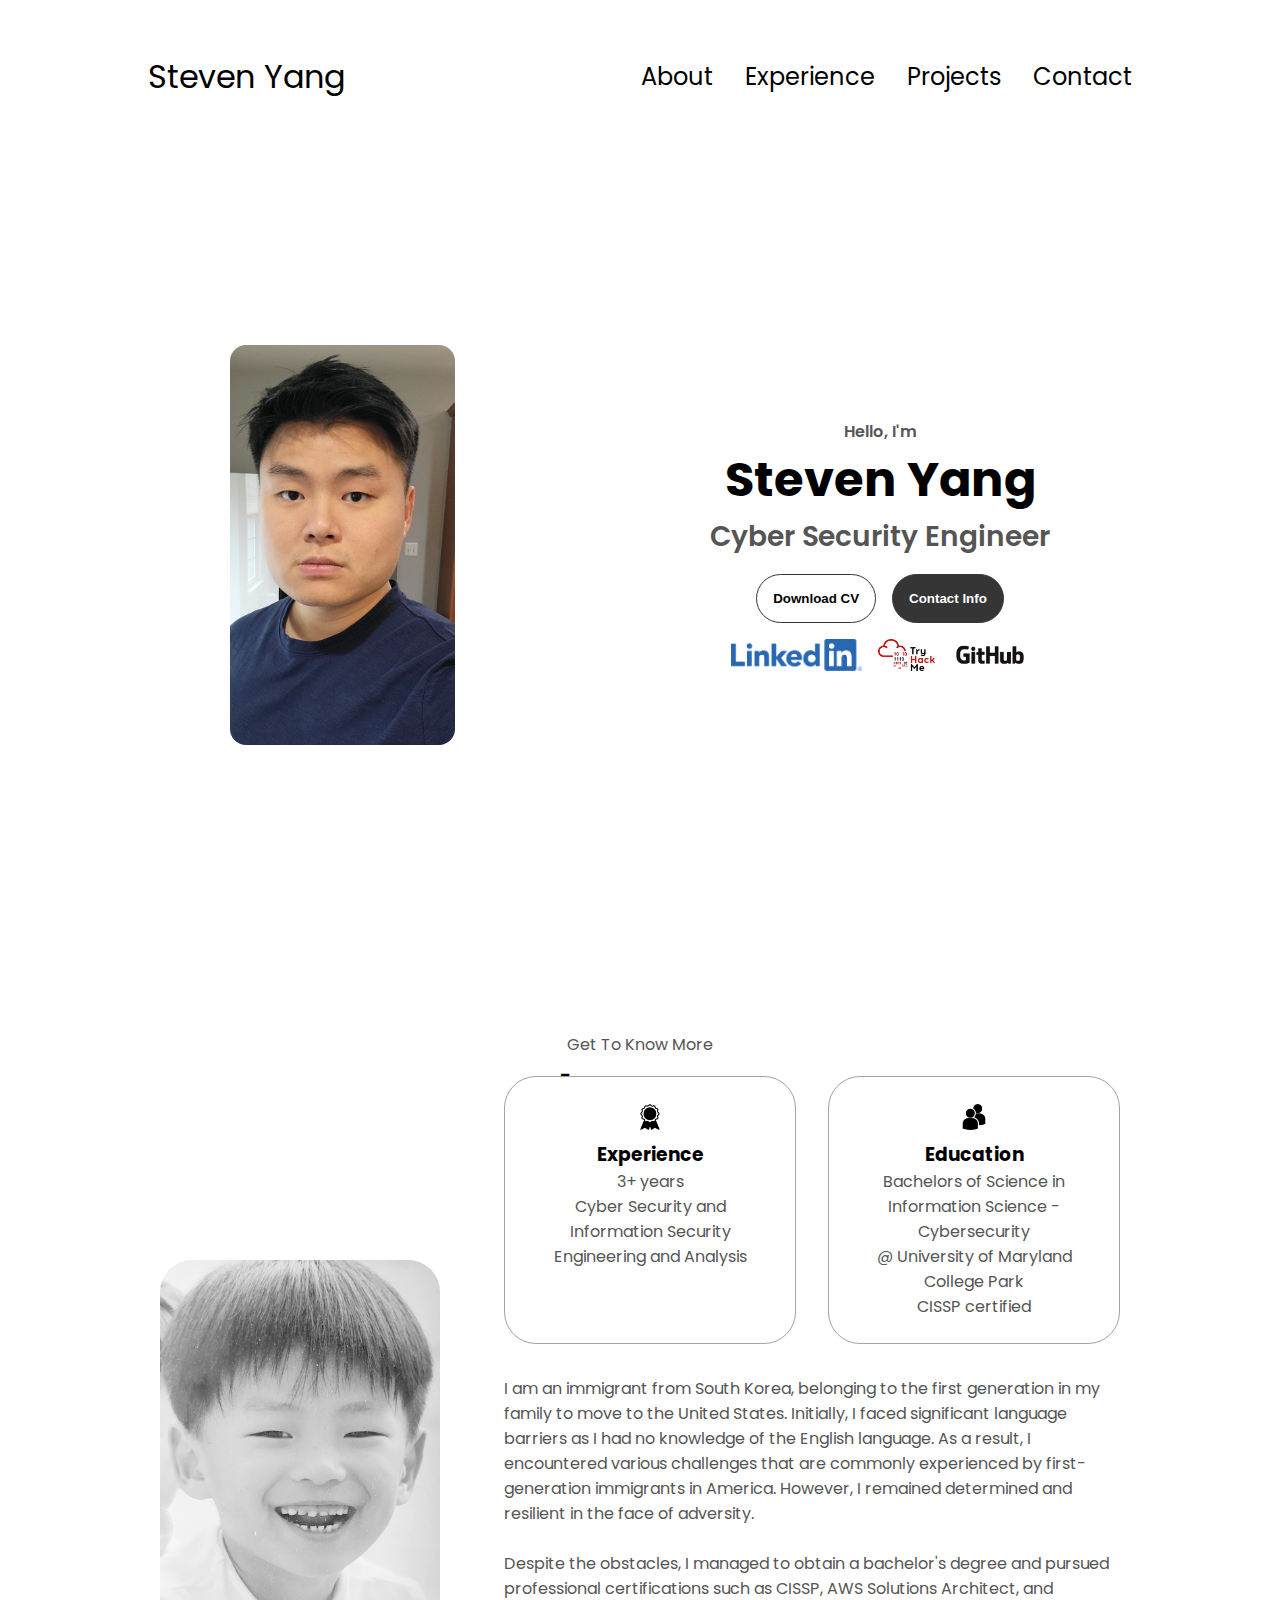
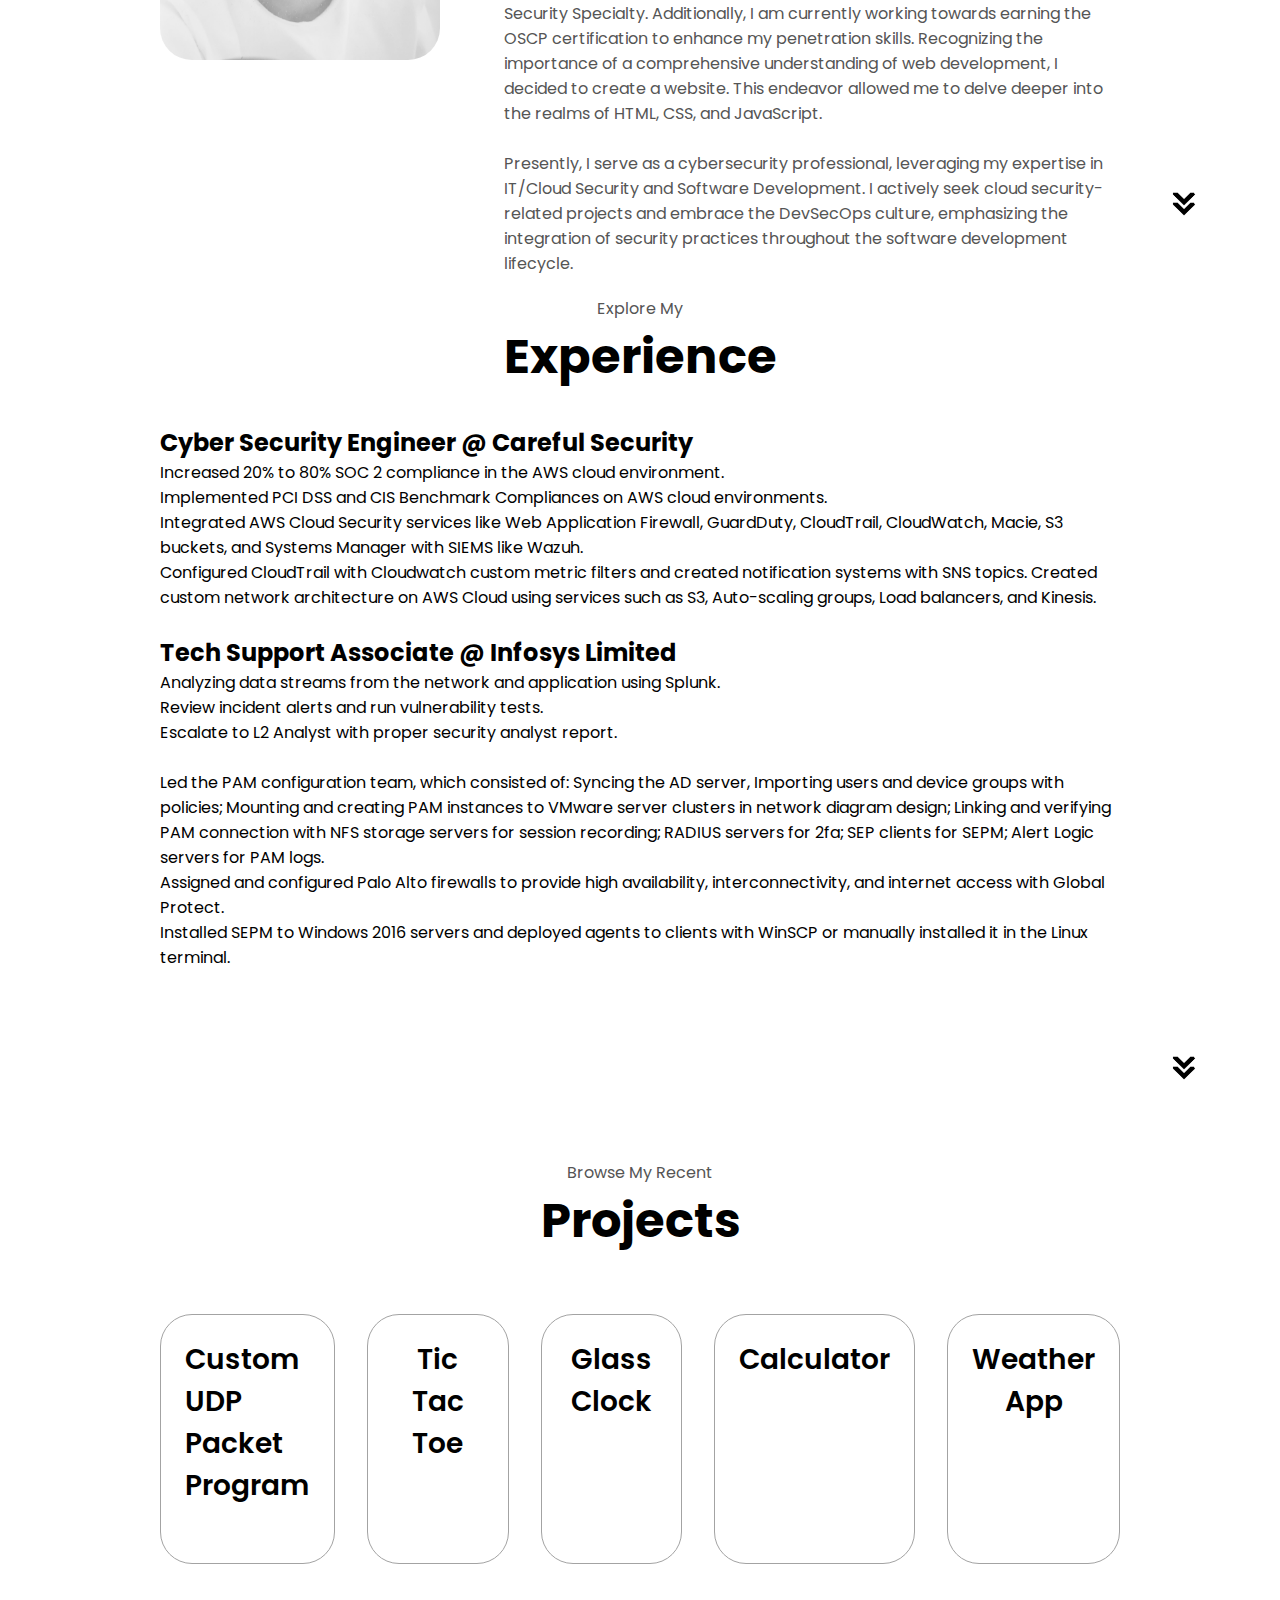
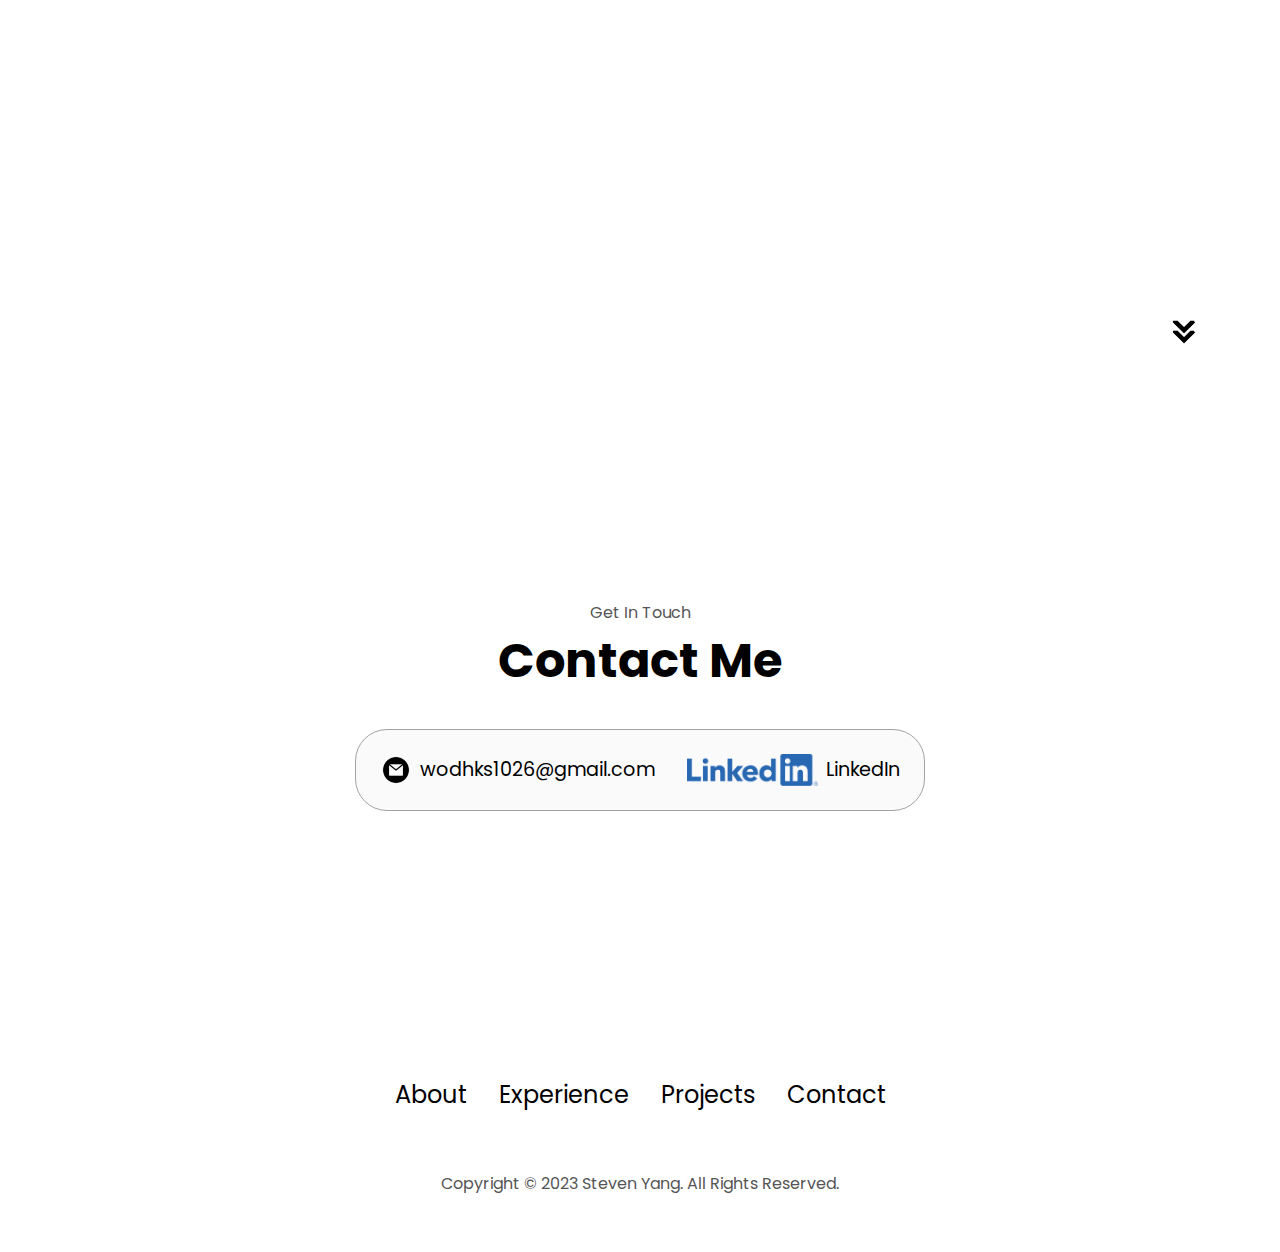
==== index.html @ 38c5102a "Finished" ====
<!DOCTYPE html>
<html lang="en">
<head>
    <meta charset="UTF-8">
    <meta http-equiv="X-UA-Compatible" content="IE=edge">
    <meta name="viewport" content="width=device-width, initial-scale=1.0">
    <title>My Portfolio</title>
    <link rel="icon" href="assets/favicon.ico">
    <link rel="stylesheet" href="style.css">
    <link rel="stylesheet" href="mediaqueries.css">

</head>
<body>

    <nav id = "desktop-nav">
        <div class="logo">Steven Yang</div>
        <div>
            <ul class = "nav-links">
                <li><a href="#about">About</a></li>
                <li><a href="#experience">Experience</a></li>
                <li><a href="#projects">Projects</a></li>
                <li><a href="#contact">Contact</a></li>
            </ul>
        </div>
    </nav>

    <nav id="hamburger-nav">
        <div class="logo">Steven Jaewan Yang</div>
        <div class="hamburger-menu">
            <div class="hamburger-icon" onclick="toggleMenu()">
                <span></span>
                <span></span>
                <span></span>
            </div>
            <!-- The reason why we are using onclick="toggleMenu" when we click on the links is because we will define the toggleMenu function to open and close depending on its status of whether or not it's open or not. -->
            <div class="menu-links">
                <li><a href="#about" onclick="toggleMenu()">About</a></li>
                <li><a href="#experience" onclick="toggleMenu()">Experience</a></li>
                <li><a href="#projects" onclick="toggleMenu()">Projects</a></li>
                <li><a href="#contact" onclick="toggleMenu()">Contact</a></li>
            </div>
        </div>
    </nav>

    <section id="profile">
        <div class="section__pic-container">
            <img src="./assets/profile-pic.jpg" alt="Steven Yang profile picture" class="rounded-image"/>
        </div>
        <div class="section__text">

            <p class="section__text__p1">Hello, I'm</p>
            <h1 class="title">Steven Yang</h1>
            <p class="section__text__p2"> Cyber Security Engineer</p>

            <div class="btn-container">
                <!-- Window is referencing the WHOLE webpage. It's opening an entire webpage for my resume. -->
                <button class="btn btn-color-2" onclick="window.open('./assets/resume1.pdf')">
                    Download CV
                </button>
                <!-- Location is referencing a local directory within the webpages. -->
                <button class="btn btn-color-1" onclick="location.href='./#contact'">
                    Contact Info
                </button>
            </div>

            <div id="socials-container">
                <img src="./assets/LI-Logo.png" alt="My LinkedIn profile" class="icon" onclick="location.href='https://www.linkedin.com/in/steven-yang-2691a3153/'"/>
                
                <img src="./assets/THMlogo.png" alt="My TryHackMe profile" class="icon" onclick="location.href='https://tryhackme.com/p/wodhks1026'"/>

                <img src="./assets/GitHub_Logo.png" alt="My Github profile" class="icon" onclick="location.href='https://github.com/IceBear1026'"/>
            </div>
        </div>
    </section>

    <section id="about">
        <p class="section__text__p1">Get To Know More</p>
        <h1 class="title">About Me</h1>
        <div class="section-container">
          <div class="section__pic-container">
            <img
              src="./assets/about-pic.jpg"
              alt="Profile picture"
              class="about-pic"
            />
          </div>
          <div class="about-details-container">
            <div class="about-containers">
              <div class="details-container">
                <img
                  src="./assets/experience.png"
                  alt="Experience icon"
                  class="icon"
                />
                <h3>Experience</h3>
                <p>3+ years <br />Cyber Security and Information Security<br>Engineering and Analysis</p>
              </div>
              <div class="details-container">
                <img
                  src="./assets/education.png"
                  alt="Education icon"
                  class="icon"
                />
                <h3>Education</h3>
                <p>Bachelors of Science in Information Science - Cybersecurity <br/>@ University of Maryland College Park <br/>CISSP certified</p>
              </div>
            </div>
            <div class="text-container">
              <p>
                I am an immigrant from South Korea, belonging to the first generation in my family to move to the United States. Initially, I faced significant language barriers as I had no knowledge of the English language. As a result, I encountered various challenges that are commonly experienced by first-generation immigrants in America. However, I remained determined and resilient in the face of adversity. </br></br>

                Despite the obstacles, I managed to obtain a bachelor's degree and pursued professional certifications such as CISSP, AWS Solutions Architect, and Security Specialty. Additionally, I am currently working towards earning the OSCP certification to enhance my penetration skills. Recognizing the importance of a comprehensive understanding of web development, I decided to create a website. This endeavor allowed me to delve deeper into the realms of HTML, CSS, and JavaScript. </br></br>

                Presently, I serve as a cybersecurity professional, leveraging my expertise in IT/Cloud Security and Software Development. I actively seek cloud security-related projects and embrace the DevSecOps culture, emphasizing the integration of security practices throughout the software development lifecycle.
              </p>
            </div>
          </div>
        </div>

        <img
          src="./assets/arrow.png"
          alt="Arrow icon"
          class="icon arrow"
          onclick="location.href='./#experience'"
        />

    </section>

    <section id="experience">
        <p class="section__text__p1">Explore My</p>
        <h1 class="title">Experience</h1>
        <div class="experience-details-container">
            
            <div class="about-containers">
                <div class="details-containers">

                    <h2 class="Experience-sub-title">Cyber Security Engineer @ Careful Security</h2>
                    <div class="article-container">
                        <article>
                            Increased 20% to 80% SOC 2 compliance in the AWS cloud environment.</br>
                            Implemented PCI DSS and CIS Benchmark Compliances on AWS cloud environments.</br>
                            Integrated AWS Cloud Security services like Web Application Firewall, GuardDuty, CloudTrail, CloudWatch, Macie, S3 buckets, and Systems Manager with SIEMS like Wazuh.</br>
                            Configured CloudTrail with Cloudwatch custom metric filters and created notification systems with SNS topics. Created custom network architecture on AWS Cloud using services such as S3, Auto-scaling groups, Load balancers, and Kinesis.

                        </article>
                    </div>

                    </br>

                    <h2 class="Experience-sub-title">Tech Support Associate @ Infosys Limited</h2>
                    <div class="article-container">
                        <article>
                            Analyzing data streams from the network and application using Splunk. </br>
                            Review incident alerts and run vulnerability tests.</br>
                            Escalate to L2 Analyst with proper security analyst report.</br></br>

                            Led the PAM configuration team, which consisted of: Syncing the AD server, Importing users and device groups with policies; Mounting and creating PAM instances to VMware server clusters in network diagram design; Linking and verifying PAM connection with NFS storage servers for session recording; RADIUS servers for 2fa; SEP clients for SEPM; Alert Logic servers for PAM logs.</br>
                            Assigned and configured Palo Alto firewalls to provide high availability, interconnectivity, and internet access with Global Protect.</br>
                            Installed SEPM to Windows 2016 servers and deployed agents to clients with WinSCP or manually installed it in the Linux terminal.


                        </article>
                    </div>

                </div>
            </div>

        </div>

        <img 
        src="./assets/arrow.png" 
        alt="Arrow icon" 
        class="icon arrow" 
        onclick= "location.href='./#projects'"
        />

    </section>

    <section id="projects">

        <p class="section__text__p1"> Browse My Recent</p>
        <h1 class="title">Projects</h1>
        </br>

        <div class="experience-details-container">
            <div class="about-containers">

                <div class="details-container color-container">
                    <div class="article-container color-container">
                    <h2 class="experience-sub-title project-title"><a href="https://drive.google.com/drive/folders/1fDWnVtrjErY2Dg0s1_9zAODScFDDMZHT">Custom UDP Packet Program </a></h2>
                    </div>
                </div>
    
         
      
                <div class="details-container color-container">

                    <h2 class="experience-sub-title project-title"><a href="ticTacToeApp/index.html">Tic Tac Toe </a></h2>

                </div>
      
   
        
                <div class="details-container color-container">

                    <h2 class="experience-sub-title project-title"><a href="glassClockApp/index.html">Glass Clock </a></h2>

                </div>
             
                <div class="details-container color-container">

                    <h2 class="experience-sub-title project-title"><a href="calculatorApp/index.html">Calculator </a></h2>

                </div>
        
        
                <div class="details-container color-container">

                    <h2 class="experience-sub-title project-title"><a href="weatherApp/index.html">Weather App </a></h2>

                </div>
            </div>
        </div>
        <img 
        src="./assets/arrow.png" 
        alt="Arrow icon" 
        class="icon arrow" 
        onclick= "location.href='./#contact'"
        />

    </section>
    
    <section id="contact">
        <p class="section__text__p1">Get In Touch</p>
        <h1 class="title">Contact Me</h1>
        <div class="contact-info-upper-container">
            
            <div class="contact-info-container">
                <img src="./assets/email.png" 
                    alt="Email icon" 
                    class="icon contact-icon"
                />

                <p><a href="mailto:wodhks1026@gmail.com">wodhks1026@gmail.com</a></p>

            </div>

            <div class="contact-info-container">
                <img src="./assets/LI-Logo.png" 
                    alt="LinkedIn icon" 
                    class="icon contact-icon"
                />

                <p><a href="https://www.linkedin.com/in/steven-yang-2691a3153/">LinkedIn</a></p>

            </div>

        </div>

    </section>
    <script src="script.js"></script>
    
    <footer>
        <nav>
            <div class="nav-links-container">
                <ul class = "nav-links">
                    <li><a href="#about">About</a></li>
                    <li><a href="#experience">Experience</a></li>
                    <li><a href="#projects">Projects</a></li>
                    <li><a href="#contact">Contact</a></li>
                </ul>
            </div>
        </nav>
        <p>Copyright &#169; 2023 Steven Yang. All Rights Reserved.</p>
    </footer>
</body>
</html>
---- style.css ----
/* GENERAL */

@import url('https://fonts.googleapis.com/css2?family=Poppins:wght@300;400;500;600&display=swap');


*{
    margin: 0;
    padding: 0;
}

body {
    font-family: 'Poppins', sans-serif;
}

html {
    scroll-behavior: smooth;
}

p {
    color: rgb(85,85,85);
}

/* TRANSITION */

/* When we click on the link and the button, we are making sure the transition of the page is not instantaneous. Instead, making it move with ease. */
a, .btn {
   transition: all 300ms ease; 
}

/* DESKTOP NAV */
nav, .nav-links {
    display: flex;
}

nav {
    justify-content: space-around;
    align-items: center;
    /* This is 17% of the VIEW HEIGHT, meaning when you inspect the page, the nav class will take up the 17 percent of the top page. */
    height: 17vh;
}

.nav-links {
    gap: 2rem;
    /* This removes the bullet points that was there by default when we initiated the class with <li> class. */
    list-style: none;
    font-size: 1.5rem;
}

a{
    color: black;
    /* This removes the default underline that happens when you instantiate an a href link. */
    text-decoration: none;
    text-decoration-color: White;
}

/* Now we are configuring the CSS for when the mouse is hovering over the buttons/links. */
a:hover{
    color: grey;
    /* We are giving them INTENTIONAL underlines */
    text-decoration: underline;
    text-underline-offset: 0.5rem;
    text-decoration-color: rgb(181,181,181);
}

.logo {
    font-size: 2rem;
}

/* This prevents the logo to be not highlighted or clickable or anything. */
.logo:hover {
    cursor: default;
}

/* HAMBURGER MENU */

/* We make it display none because we don't want to see it in Desktop window (?) */
#hamburger-nav {
    display: none;
}

.hamburger-menu {
    position: relative;
    display: inline-block;
}

.hamburger-icon {
    display: flex;
    flex-direction: column;
    justify-content: space-between;
    height: 24px;
    width: 30px;
    cursor: pointer;
}

/* Span is the "lines" of the hamburger (referenced on the HTML) */
.hamburger-icon span {
    width: 100%;
    height: 2px;
    background-color: black;
    transition: all 0.3 ease-in-out;
}

.menu-links {
    position: absolute;
    top:100%;
    right: 0;
    background-color: white;
    width: fit-content;
    /* We set the menu-links max-height as 0. So technically, everything else that comes out of the menu-link block is "overflow". By making the overflow: hidden, it hides all the overflow of the page. So on the menu-links.open, we have an updated max-height: 500px which opens up the "hidden" content. */
    max-height : 0;
    overflow: hidden;
    transition: all 0.3 ease-in-out;
}


/* Without configuring the a and li part of the HTML, the "Hidden" parts of the list that drops down looks ugly/has bulletpoints/not aligned. */
.menu-links a {
    display: block;
    padding: 10px;
    text-align: center;
    font-size: 1.5rem;
    color: black;
    text-decoration: none;
    transition: all 0.3 ease-in-out;
}

.menu-links li {
    list-style: none;
}

/* So when the script.js pushes the and creates the class using, classList.toggle("open"), we will be changing its style in this css file. */
.menu-links.open{
    max-height: 500px;
}

/*  We are targeting the child of the list. If you reference the HTML, you can see that hamburger-icon span children is count of 3. And so my calling its first child, it's talking about the first "span" line. 

Another thing to notice is that it's calling the hamburger-icon class which is created when toggleMenu() is triggered. And toggleMenu() function creates a class = "open" inside of the icon (hamburger-icon) class. So this effect below ONLY happens when the toggleMenu() is triggered.

What we are doing here is using the top line and the bottom line to go in 45 degrees opposite directions to create an "X". It will look like an X to get out of the hamburger button.
*/
.hamburger-icon.open span:first-child{
    transform: rotate(45deg) translate(10px, 5px);
}

.hamburger-icon.open span:nth-child(2){
    opacity: 0;
}

.hamburger-icon.open span:last-child{
    transform: rotate(-45deg) translate(10px, -5px);
}

/*  So now we are targeting the children of the hamburger icons that are NOT in open class. */

.hamburger-icon span:first-child{
    transform: none;
}

.hamburger-icon span:first-child{
    opacity: 1;
}

.hamburger-icon span:first-child{
    transform: none;
}

/* SECTIONS */

section {
    padding-top: 4vh;
    height: 96vh;
    margin: 0 10rem;

    /* This makes it so that the logos do not overlap and fit in the "box" */
    box-sizing: border-box;
    min-height: fit-content;
}

.section-container {
    display: flex;
}

/* PROFILE SECTION */
#profile {
    display: flex;
    justify-content: center;
    gap: 5rem;
    height: 80vh;
}

.section__pic-container {
    display: flex;
    height: 1000px;
    width: 1000px;
    margin: auto 0;
}

.rounded-image{
    border-radius: 1rem;
}

.section__text {
    align-self: center;
    text-align: center;
}

.section__text p {
    font-weight: 600;
}

.section__text__p1 {
    text-align: center;
}

.section__text__p2 {
    font-size: 1.75rem;
    margin-bottom: 1rem;
}

.title {
    font-size: 3rem;
    text-align: center;
}

#socials-container {
    display: flex;
    justify-content: center;
    margin-top: 1rem;
    gap: 1rem;
}

/* ICONS */

.icon {
    cursor: pointer;
    height: 2rem;
}

/* BUTTONS */

.btn-container {
    display: flex;
    justify-content: center;
    gap: 1rem;
}

.btn {
    font-weight: 600;
    transition: all 300ms ease;
    padding: 1rem;
    width: 8 rem;
    border-radius: 2rem;
}

.btn-color-1, .btn-color-2 {
    border: rgb(53,53,53) 0.1rem solid;
}

.btn-color-1:hover, .btn-color-2:hover {
    cursor: pointer;
}

.btn-color-1, .btn-color-2:hover {
    background: rgb(53,53,53);
    color: white;
}

.btn-color-1:hover {
    background: rgb(0,0,0);
}

.btn-color-2 {
    background: none;
}

.btn-color-2:hover{
    border: rgb(255,255,255) 0.1rem solid;
}

.btn-container {
    gap: 1rem;
}

/* ABOUT SECTION */
#about {
position: relative;
}

.about-containers {
gap: 2rem;
margin-bottom: 2rem;
margin-top: 2rem;
}

.about-details-container {
justify-content: center;
flex-direction: column;
}

.about-containers,
.about-details-container {
display: flex;
}

.about-pic {
border-radius: 2rem;
}

.arrow {
position: absolute;
right: -5rem;
bottom: 2.5rem;
}

.details-container {
padding: 1.5rem;
flex: 1;
background: white;
border-radius: 2rem;
border: rgb(53, 53, 53) 0.1rem solid;
border-color: rgb(163, 163, 163);
text-align: center;
}

.section-container {
gap: 4rem;
height: 80%;
}

.section__pic-container {
height: 400px;
width: 400px;
margin: auto 0;
}

/* EXPERIENCE SECTION */

#experience {
position: relative;
}

.experience-sub-title{
color: rgb(85,85,85);
font-weight:600;
font-size: 1.75rem;
margin-bottom: 2rem;
}

.experience-details-container{
display:flex;
justify-content: center;
flex-direction: column;
}

.article-container{
display: flex;
text-align: initial;
flex-wrap: wrap;
flex-direction: row;
gap: 2.5rem;
justify-content: space-around;
}

article{
display: flex;
gap: 0.5rem;
}

/* PROJECTS SECTION */

#projects{
position: relative;
}



#project-title{
margin:1rem;
color:black;
}
/* CONTACT SECTION */

#contact {
    display: flex;
    justify-content: center;
    flex-direction: column;
    height: 70vh;
}

.contact-info-upper-container{
    display:flex;
    justify-content: center;
    border-radius: 2rem;
    border: rgb(53, 53, 53) 0.1rem solid;
    border-color:rgb(163, 163, 163);
    background: rgb(250,250,250);
    margin: 2rem auto;
    padding: 0.5rem;
}

.contact-info-container {
    display: flex;
    align-items: center;
    justify-content: center;
    gap: 0.5rem;
    margin: 1rem;
}

.contact-info-container p{
    font-size: larger;
}

.contact-icon {
    cursor: default;
}

.email-icon {
    height: 2.5rem;
}

/* FOOTER SECTION */

footer{
    height: 26vh;
    margin: 0 1rem;
}

footer p{
    text-align: center;
}
---- mediaqueries.css ----
@media screen and (max-width: 1400px) {
    #profile {
        height: 83vh;
        margin-bottom: 6rem;
    }
    .about-containers{
        flex-wrap: wrap;
    }
}

/* When the media screen (web page screen) size is lower than 1200px, the desktop nav should disappear. And instead, create a hamburger navigation to pop out. */
@media screen and (max-width: 1200px) {
    #desktop-nav {
        display: none;
    }

    #hamburger-nav {
        display: flex;
    }

    #experience, .experience-details-container {
        margin-top: 2rem;
    }

    #profile, .section-container {
        display: block;
    }

    .arrow {
        display: none;
    }

    section, .section-container {
        height: fit-content;
    }

    section {
        margin:0 5%;
    }

    .section__pic-container{
        width: 275px; 
        height:275px;
        margin:0 auto 2rem;
    }
    
    .about-containers {
        margin-top: 0;
    }
}

@media screen and (max-width: 600px) {
    #contact, footer{
        height: 40vh;
    }

    #profile {
        height: 83vh;
        margin-bottom: 0;
    }

    article{
        font-size: 1rem;
    }

    footer nav{
        height: fit-content;
        margin-bottom: 2rem;
    }

    .about-containers, .contact-info-upper-container, .btn-container{
        flex-wrap: wrap;
    }

    .contact-info-container{
        margin: 0;
    }

    .contact-info-container p, .nav-links li a{
        font-size: 1rem;
    }

    .experience-sub-title{
        font-size:1.25rem;
    }

    .logo {
        font-size: 1.5rem;
    }

    .nav-links{
        flex-direction: column;
        gap:0.5rem;
        text-align: center;
    }

    .section__pic-container {
        width: auto;
        height: 46vw;
        justify-content: center;
    }

    .section__text__p2 {
        font-size: 1.25rem;
    }
    
    .title {
        font-size: 2rem;
    }

    .text-container{
        text-align: justify;
    }

}
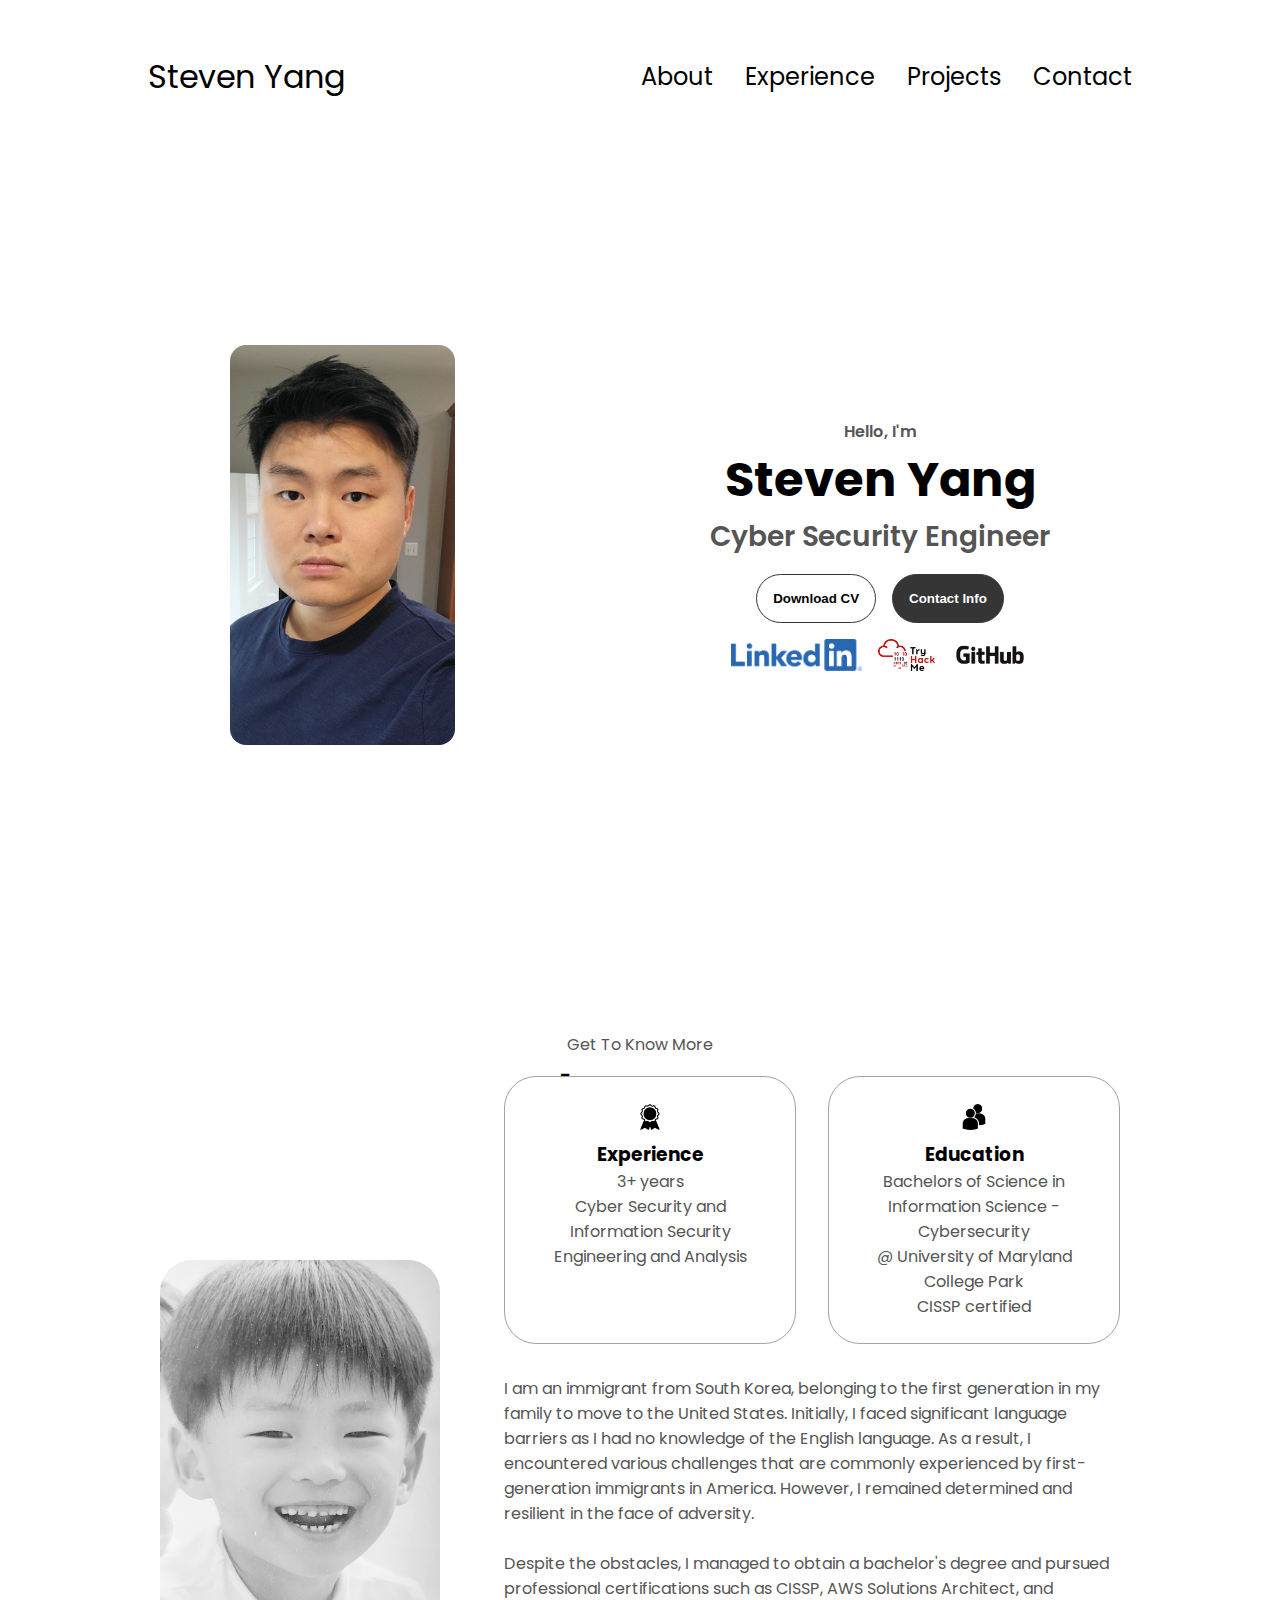
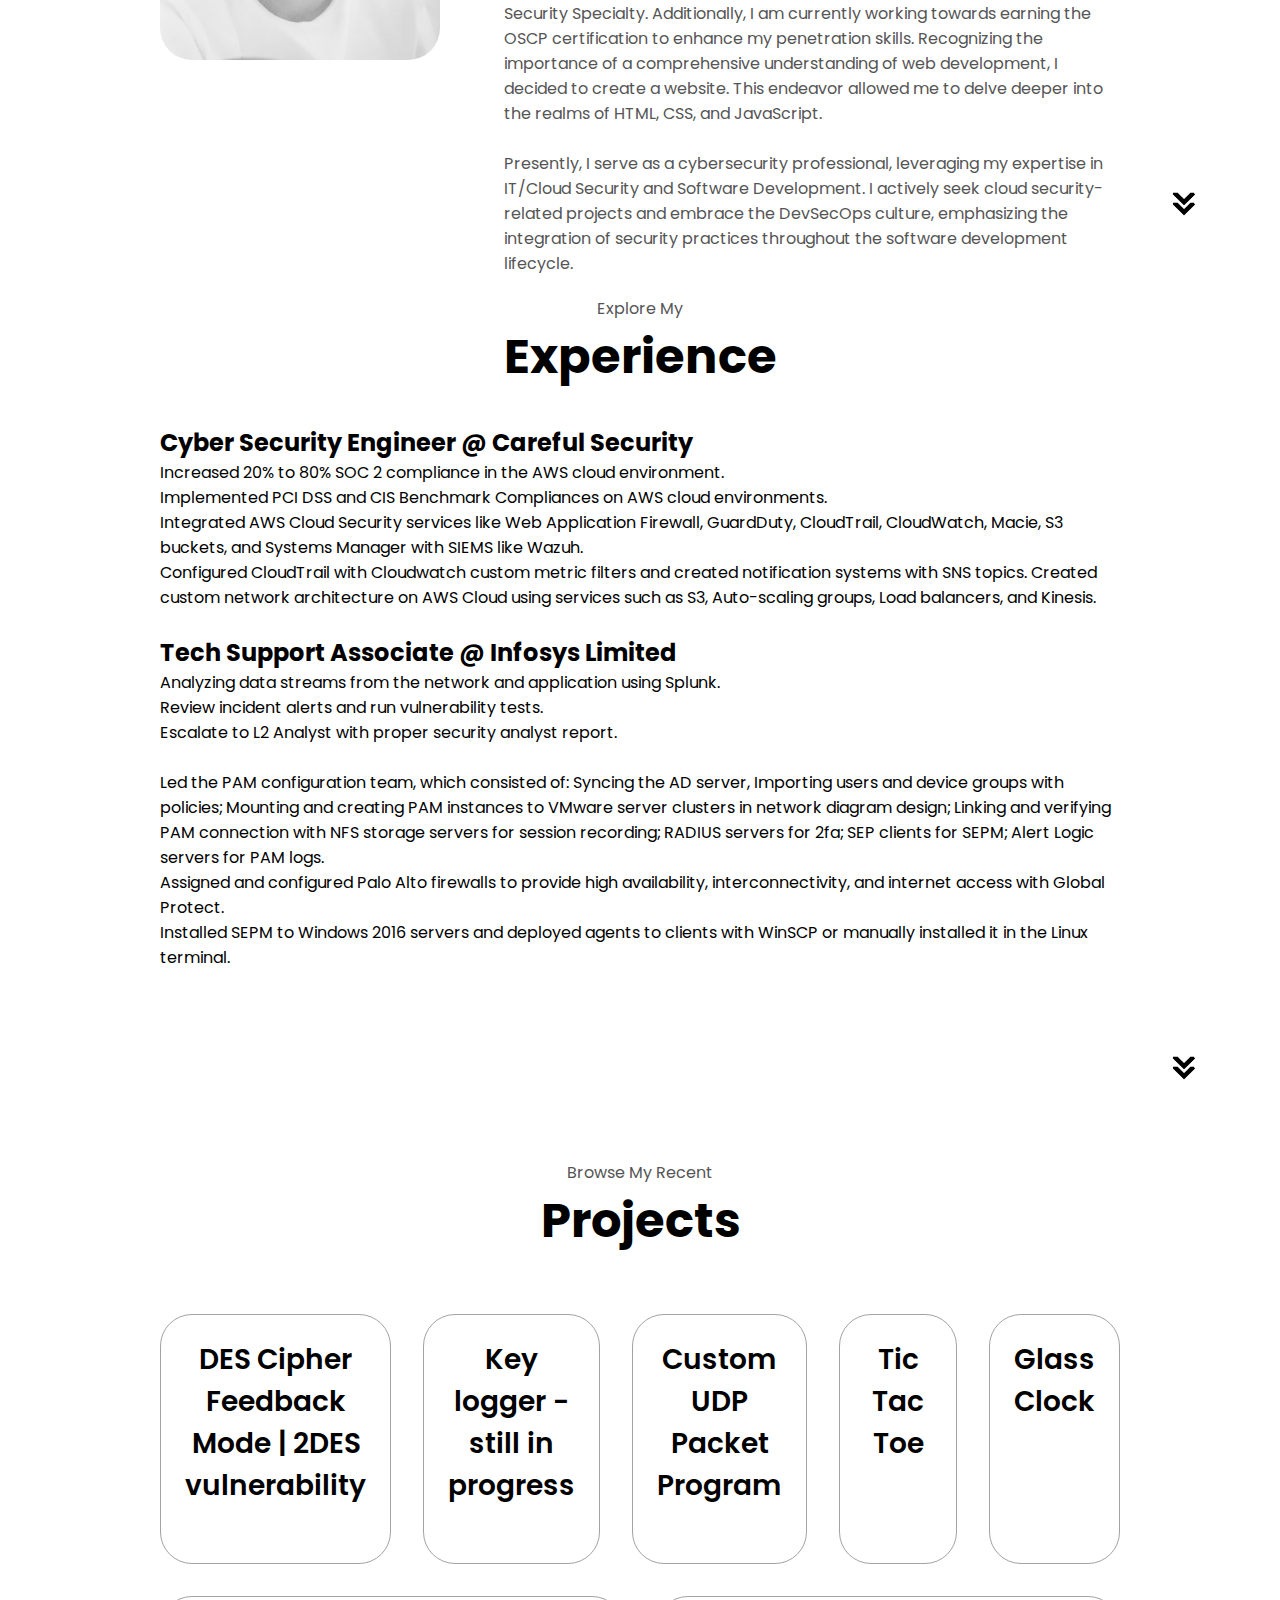
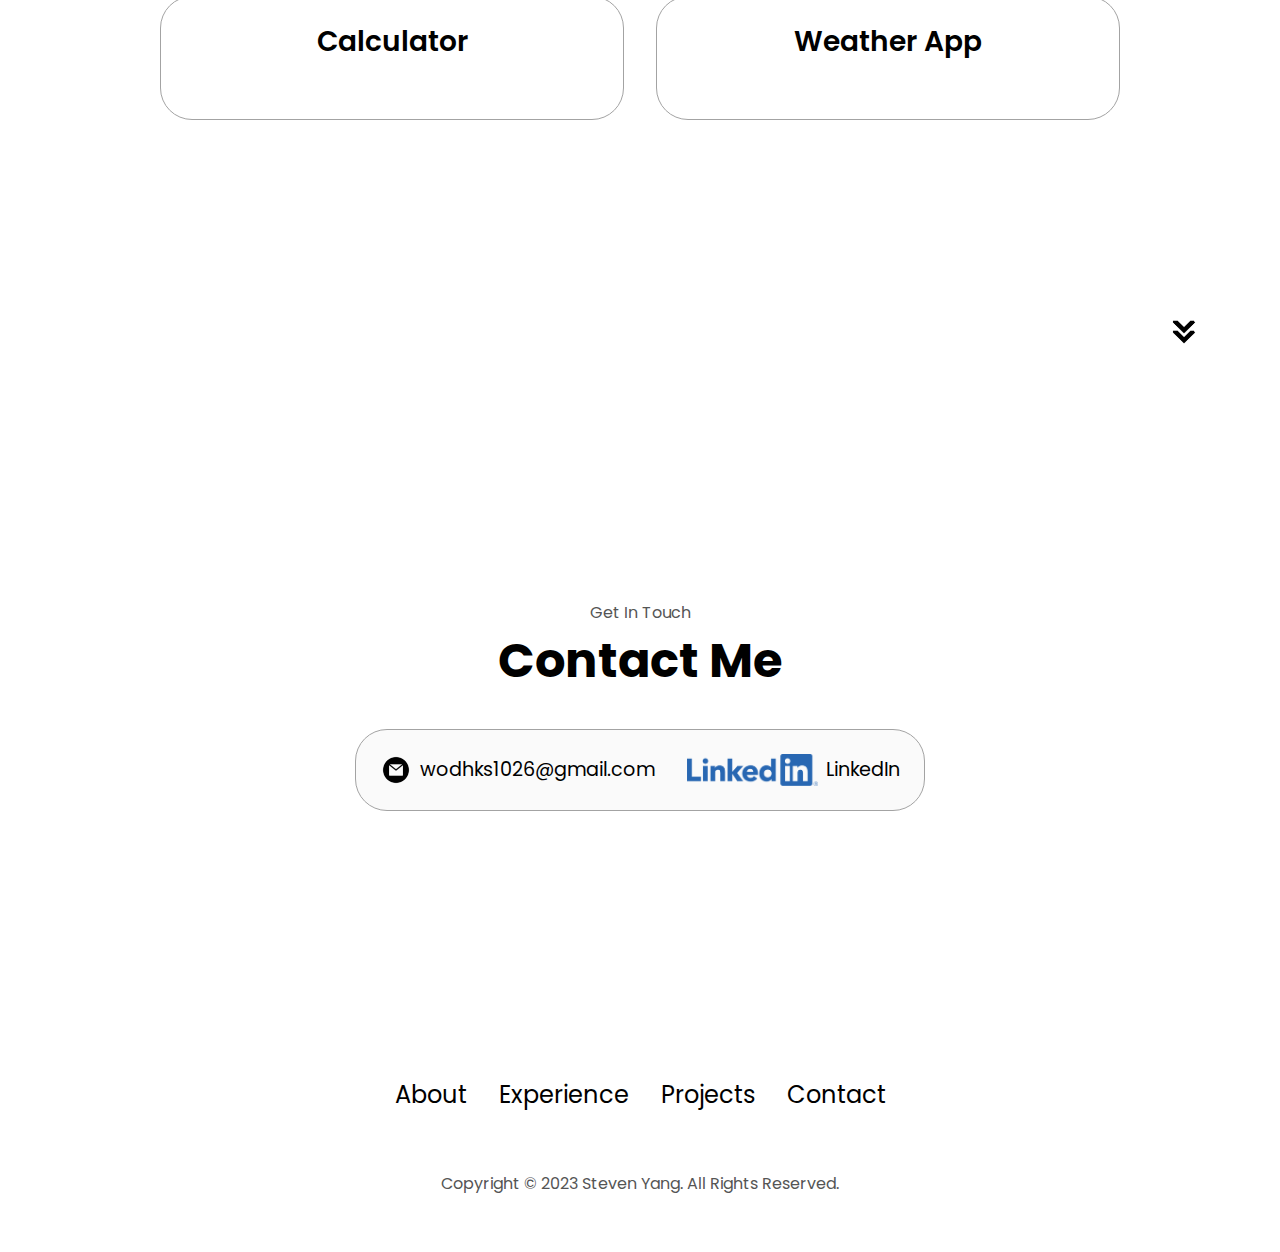
==== commit a73a7f67: "new change" ====
--- a/index.html
+++ b/index.html
@@ -184,11 +184,23 @@
 
         <div class="experience-details-container">
             <div class="about-containers">
-
-                <div class="details-container color-container">
-                    <div class="article-container color-container">
+                
+                <div class="details-container color-container">
+                    
+                    <h2 class="experience-sub-title project-title"><a href="des_OFB/index.html">DES Cipher Feedback Mode | 2DES vulnerability </a></h2>
+                    
+                </div>
+                
+                <div class="details-container color-container">
+                    
+                    <h2 class="experience-sub-title project-title"><a href="">Key logger - still in progress</a></h2>
+                    
+                </div>
+
+                <div class="details-container color-container">
+                    
                     <h2 class="experience-sub-title project-title"><a href="https://drive.google.com/drive/folders/1fDWnVtrjErY2Dg0s1_9zAODScFDDMZHT">Custom UDP Packet Program </a></h2>
-                    </div>
+                    
                 </div>
     
          
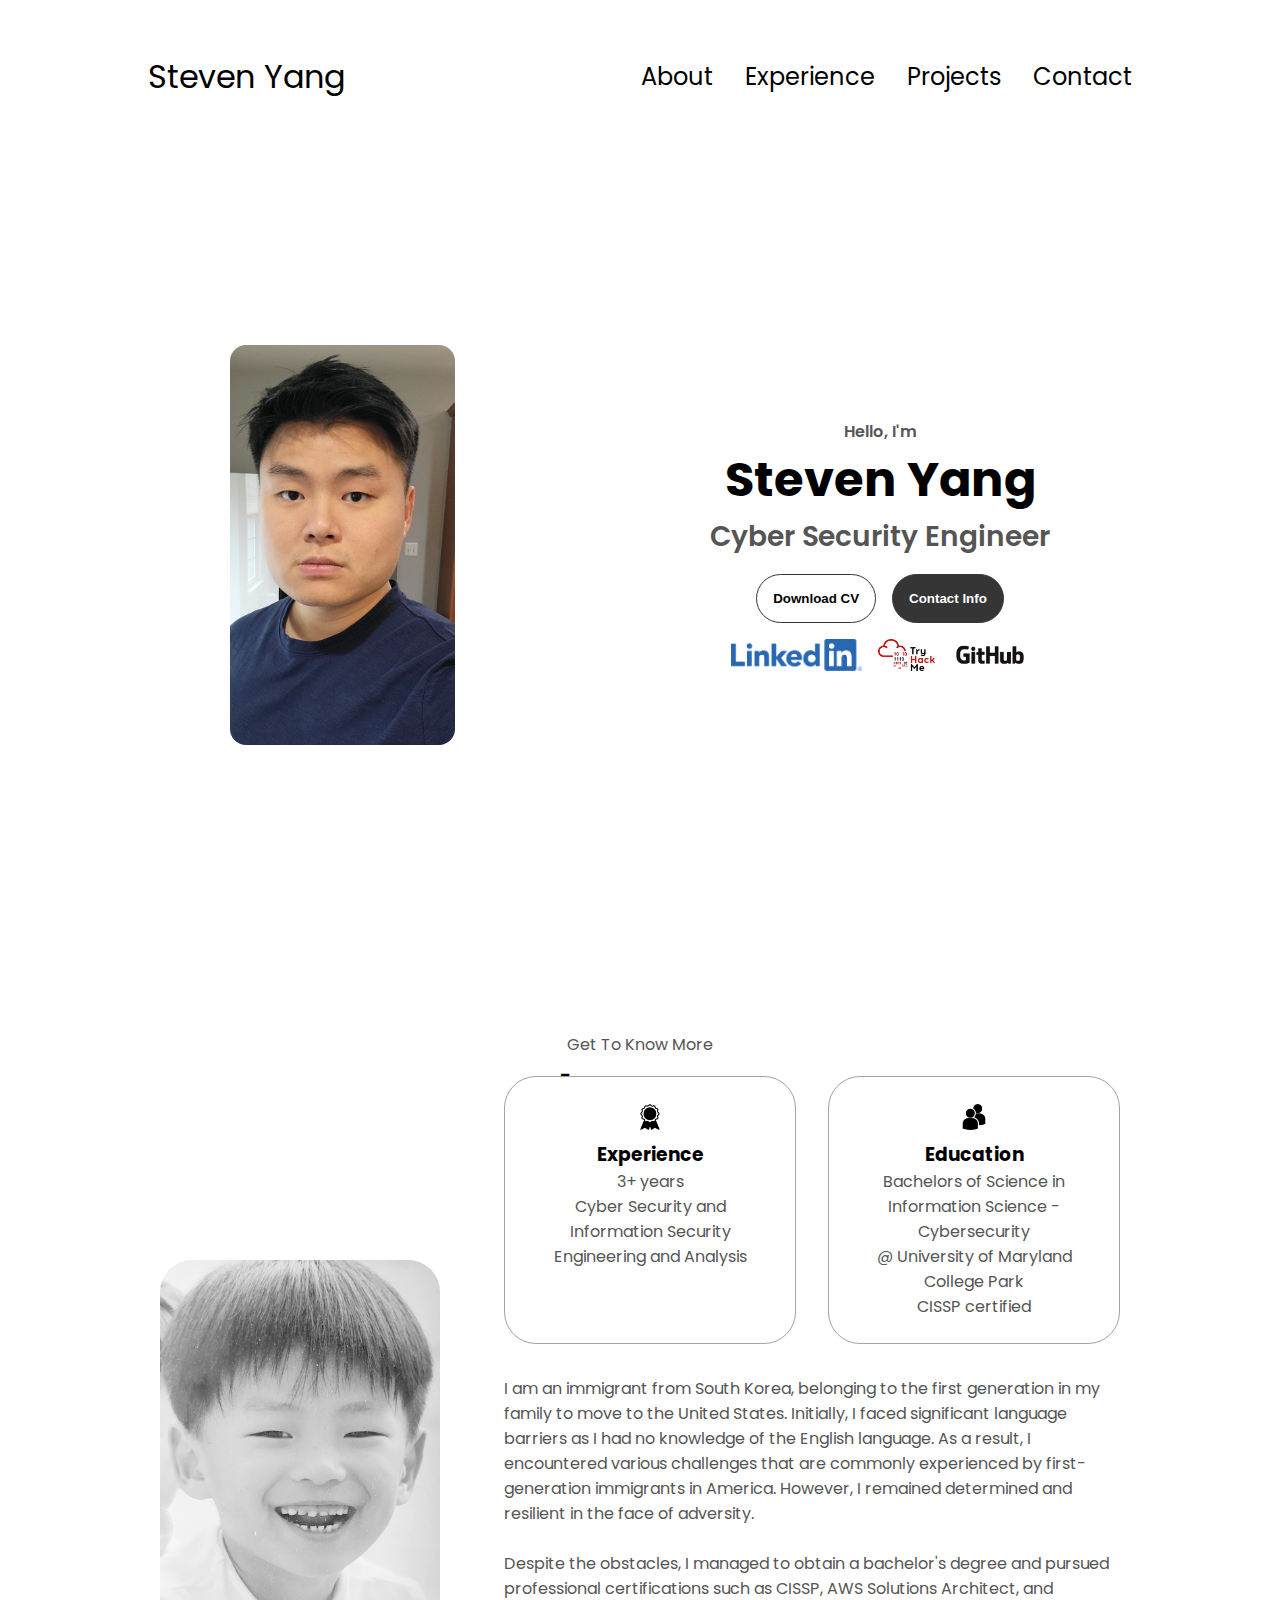
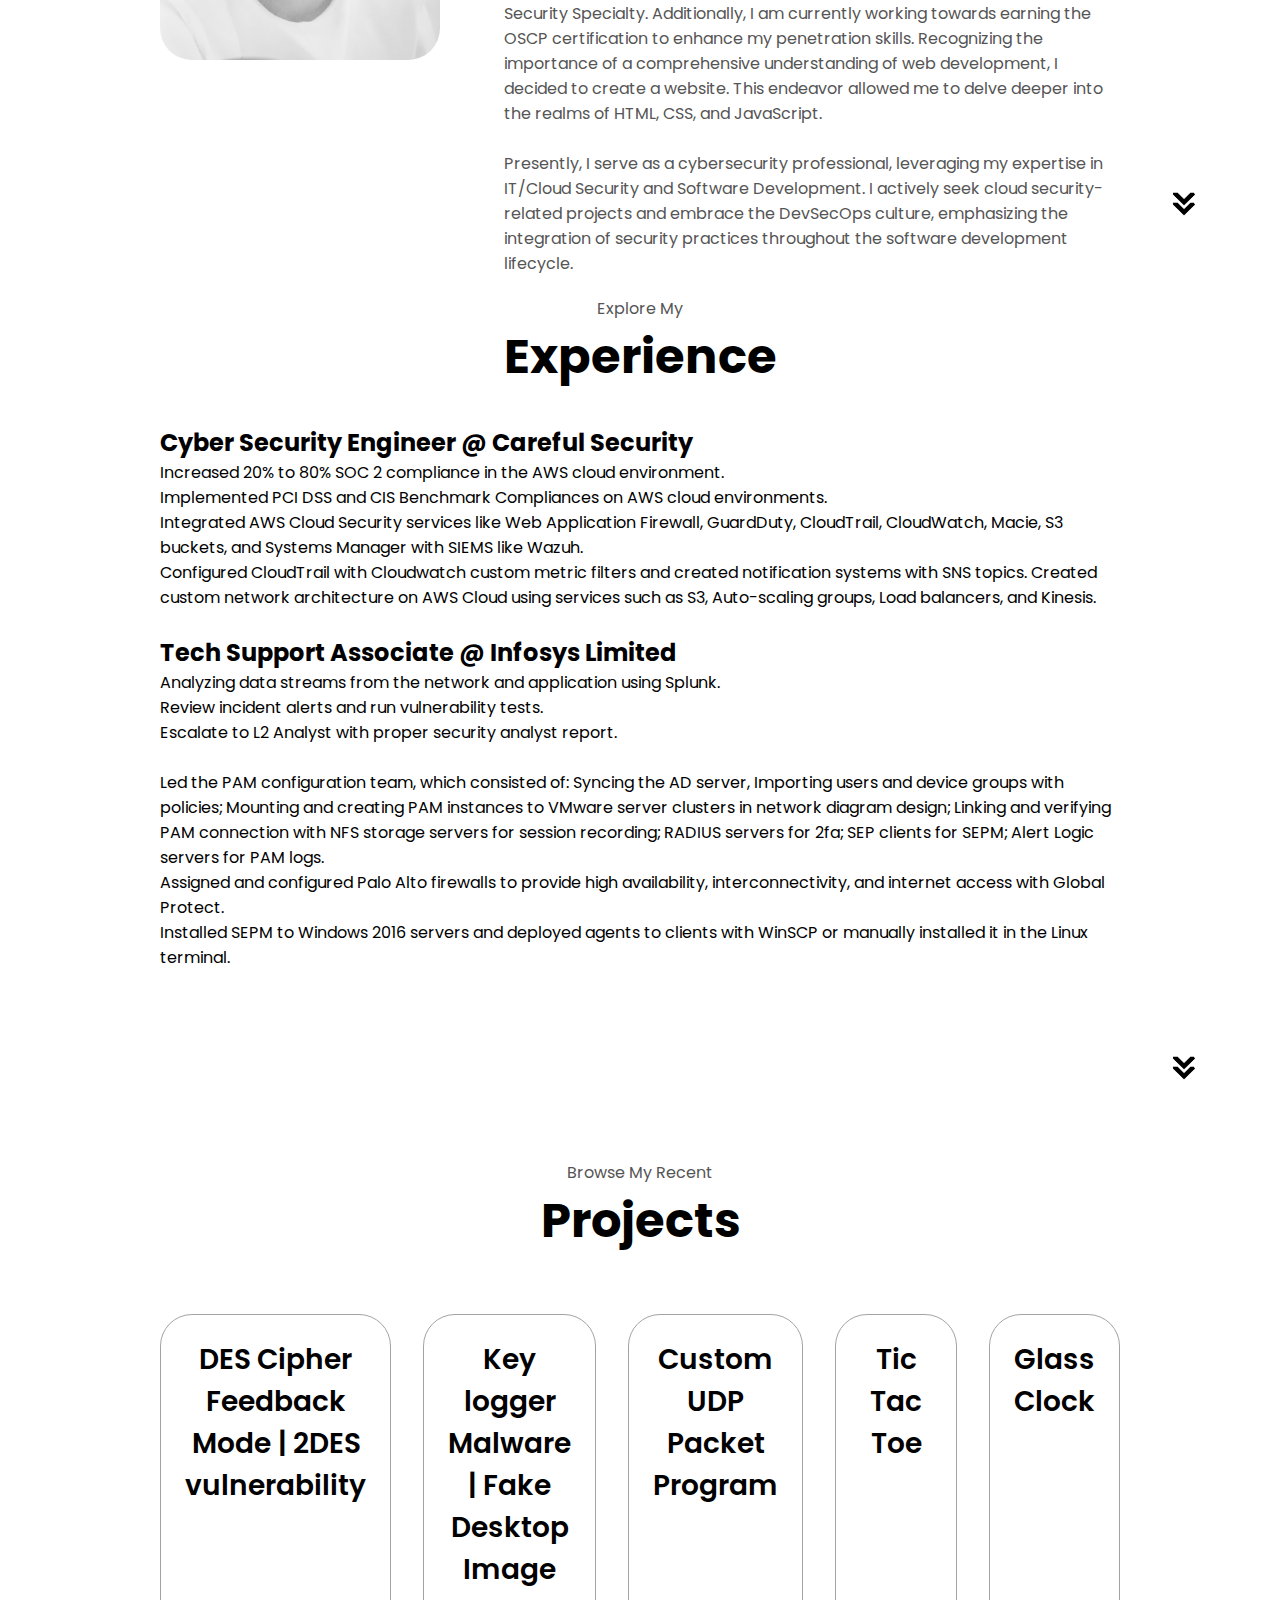
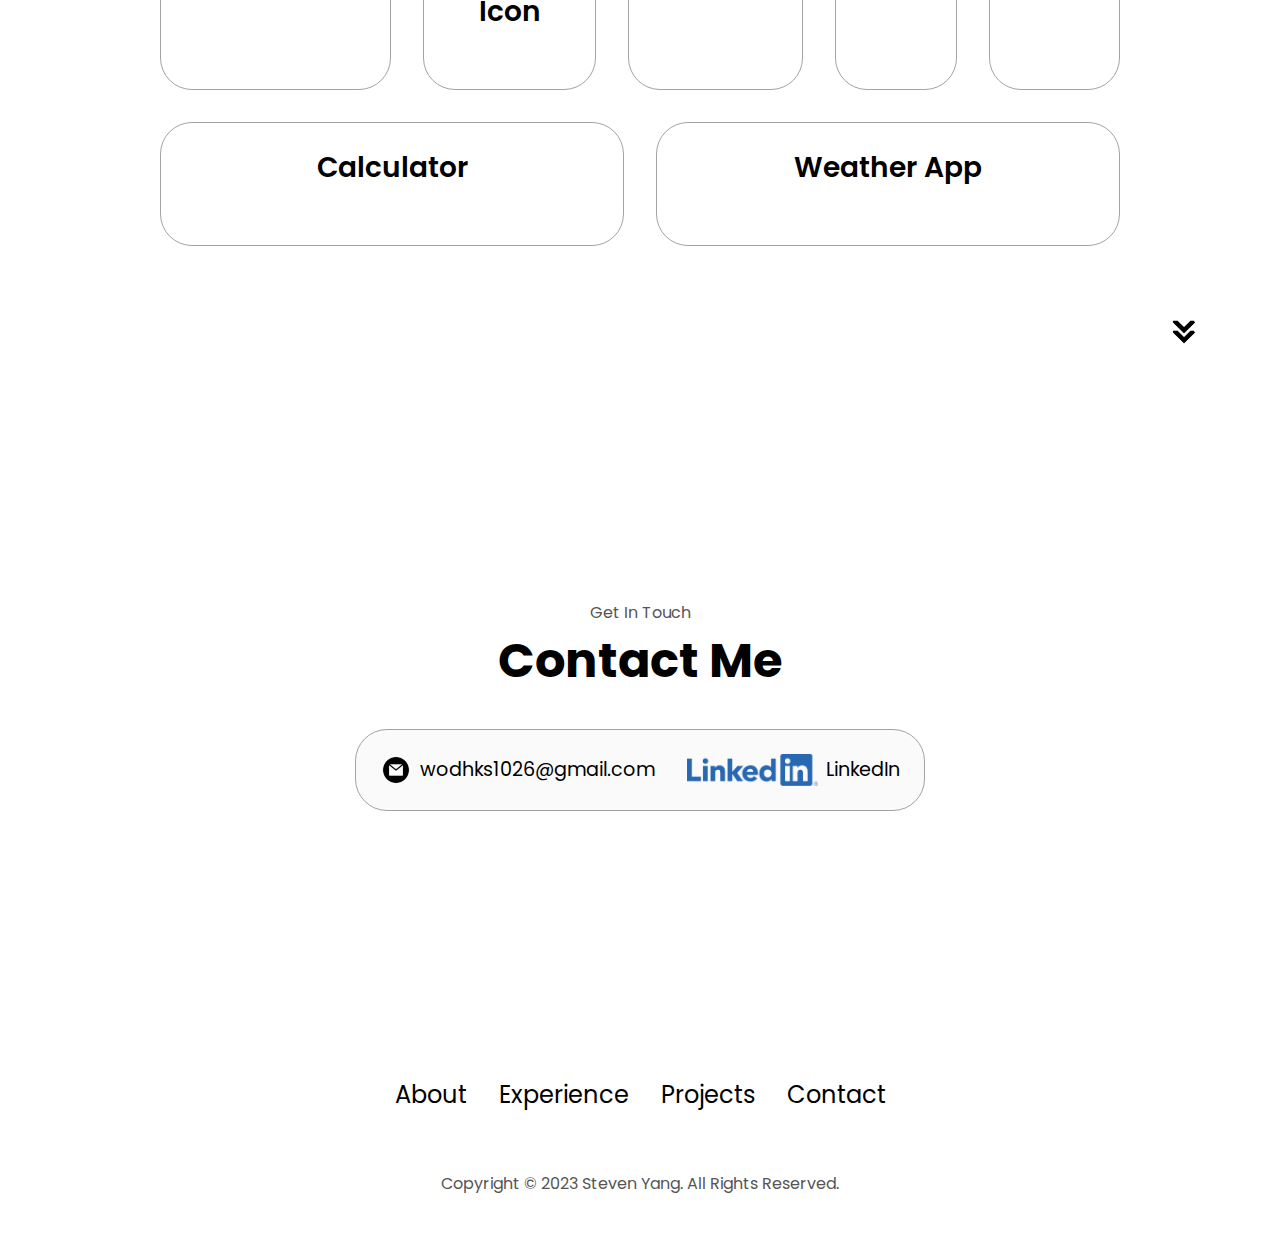
==== commit 0033f812: "new webpage" ====
--- a/index.html
+++ b/index.html
@@ -193,7 +193,7 @@
                 
                 <div class="details-container color-container">
                     
-                    <h2 class="experience-sub-title project-title"><a href="">Key logger - still in progress</a></h2>
+                    <h2 class="experience-sub-title project-title"><a href="loggingApp/index.html">Key logger Malware | Fake Desktop Image Icon</a></h2>
                     
                 </div>
 
--- a/style.css
+++ b/style.css
@@ -303,6 +303,11 @@
 display: flex;
 }
 
+.about-containers, .contact-info-upper-container, .btn-container{
+    flex-wrap: wrap;
+}
+
+
 .about-pic {
 border-radius: 2rem;
 }
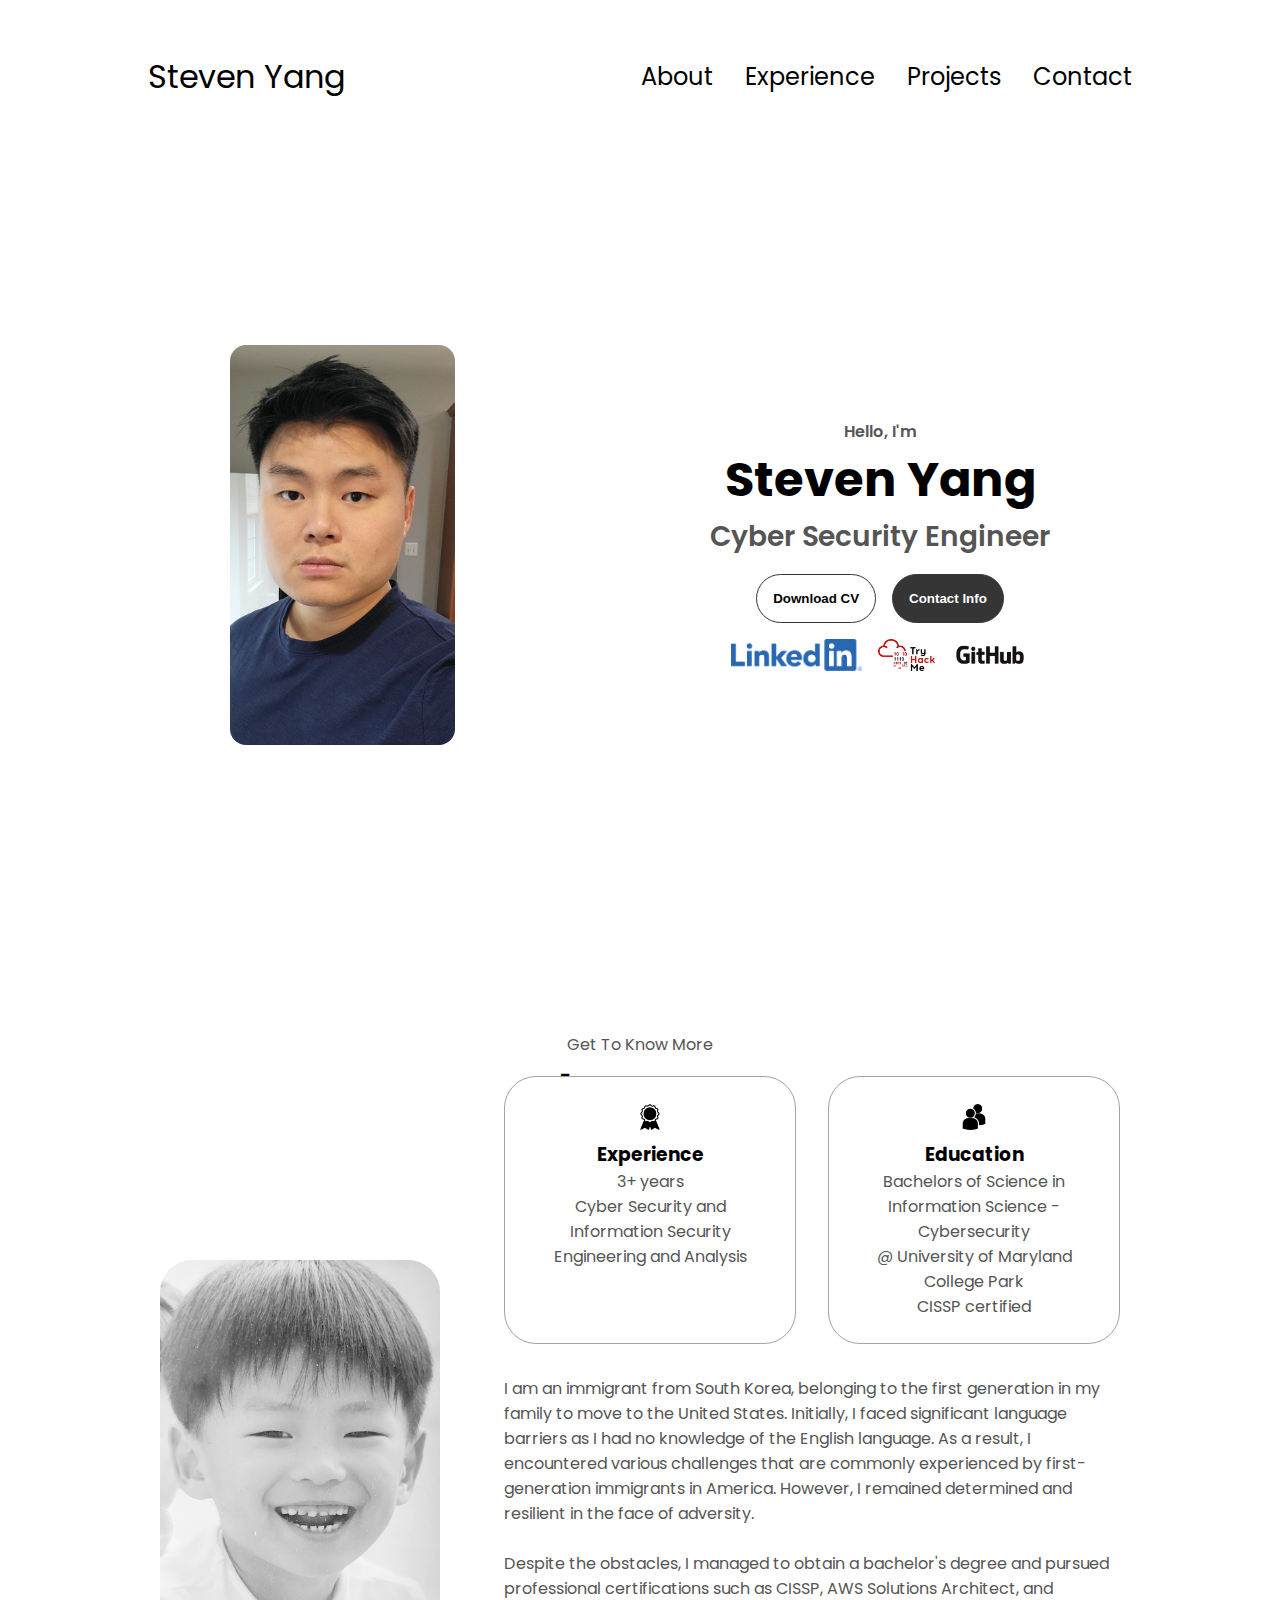
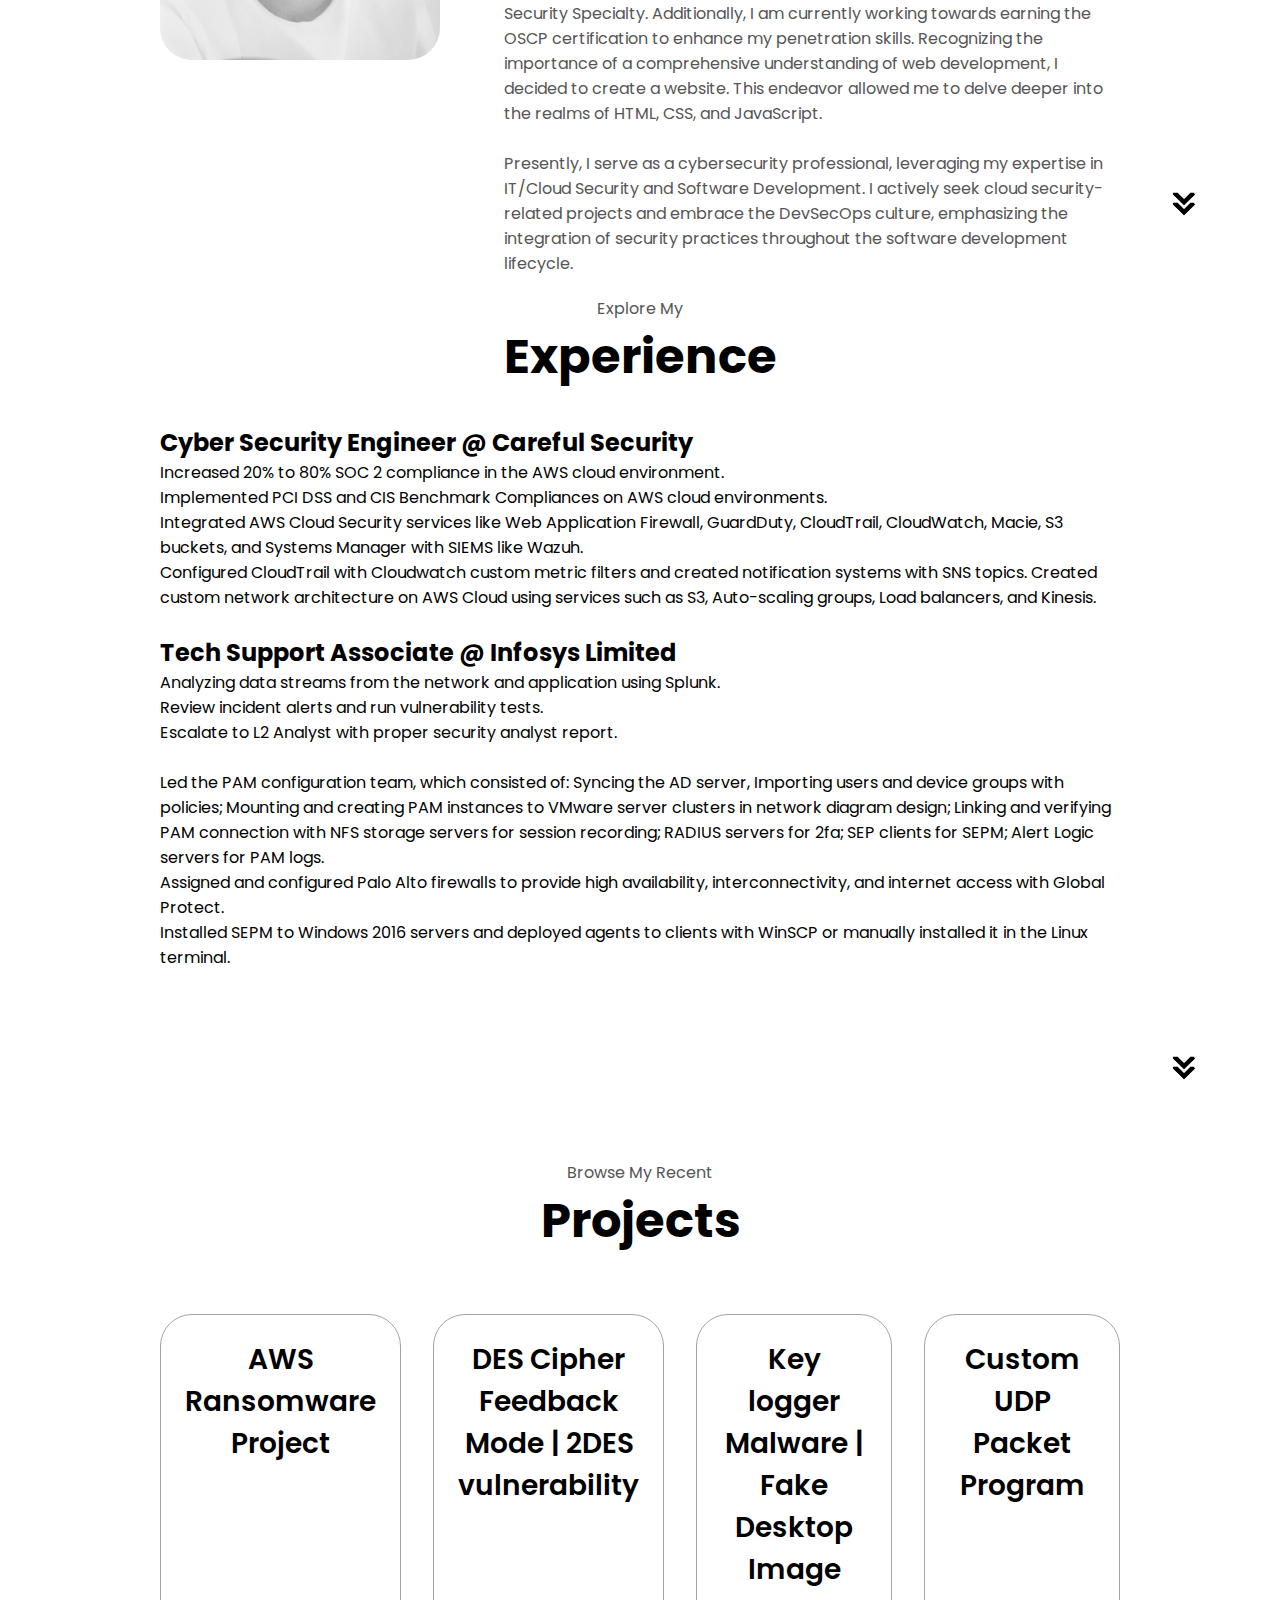
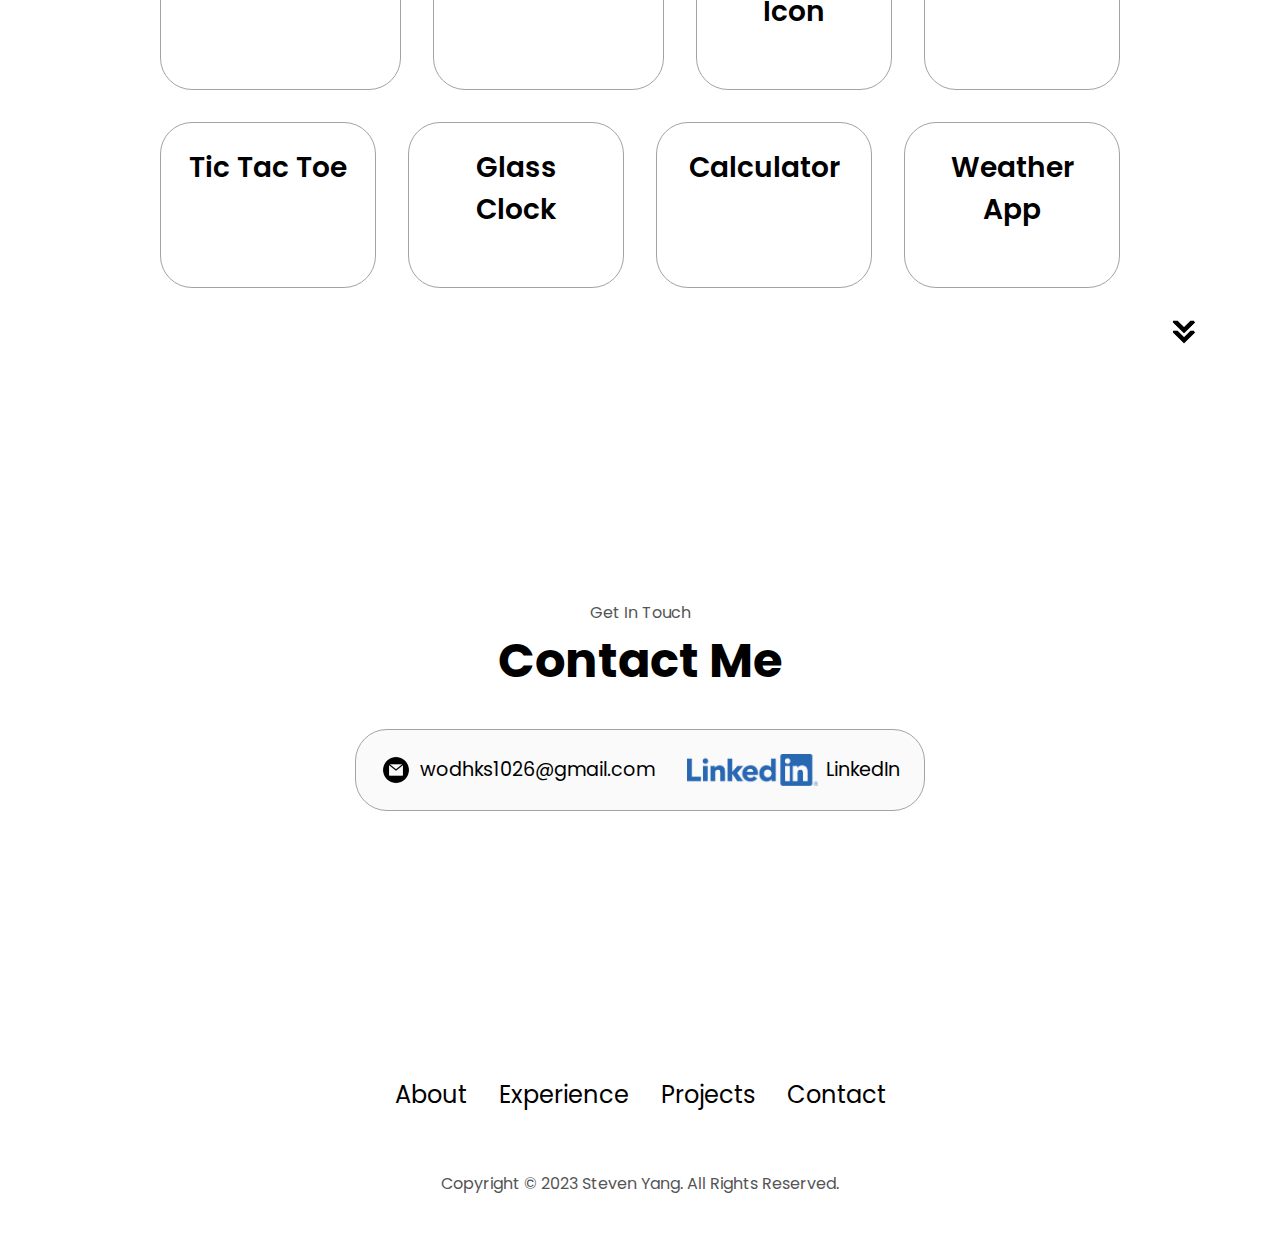
==== commit ac26c444: "Update index.html" ====
--- a/index.html
+++ b/index.html
@@ -187,6 +187,13 @@
                 
                 <div class="details-container color-container">
                     
+                    <h2 class="experience-sub-title project-title"><a href="ran_some_info/index.html">AWS Ransomware Project</a></h2>
+                    
+                </div>
+
+
+                <div class="details-container color-container">
+                    
                     <h2 class="experience-sub-title project-title"><a href="des_OFB/index.html">DES Cipher Feedback Mode | 2DES vulnerability </a></h2>
                     
                 </div>
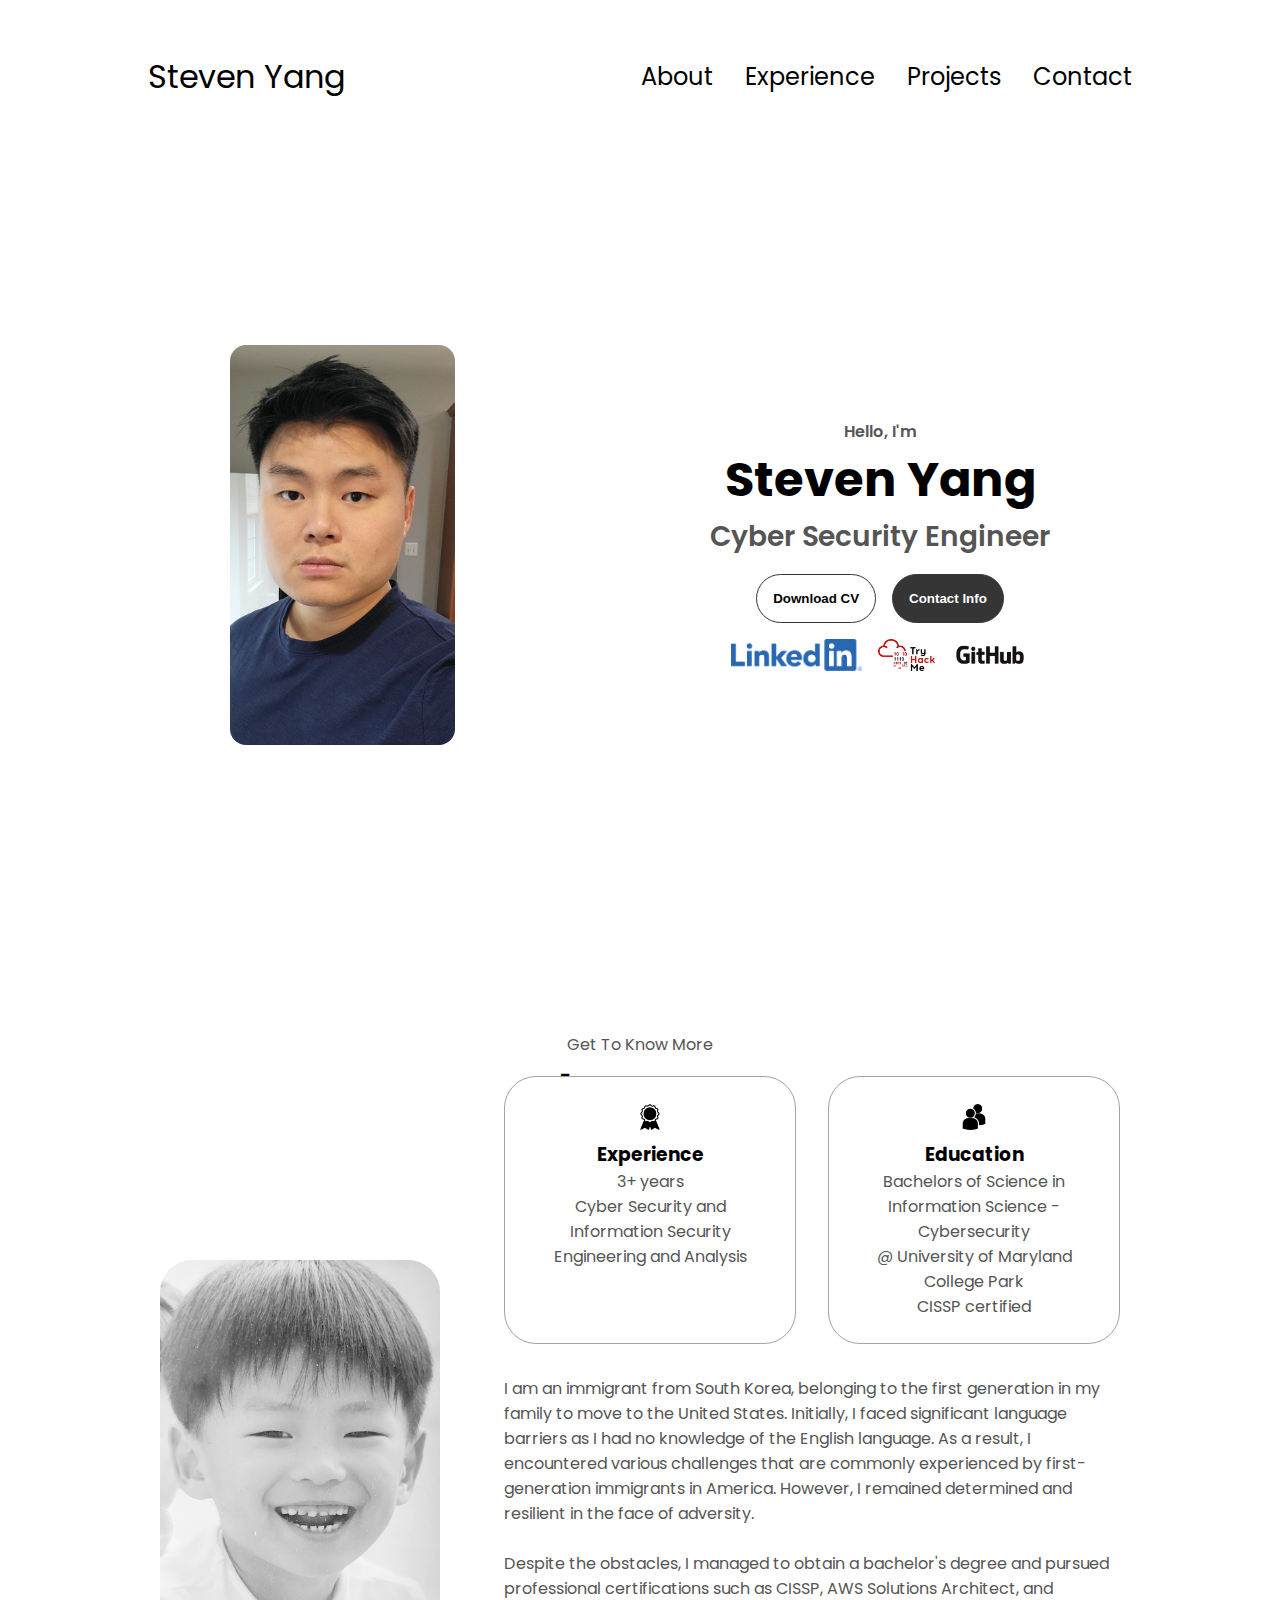
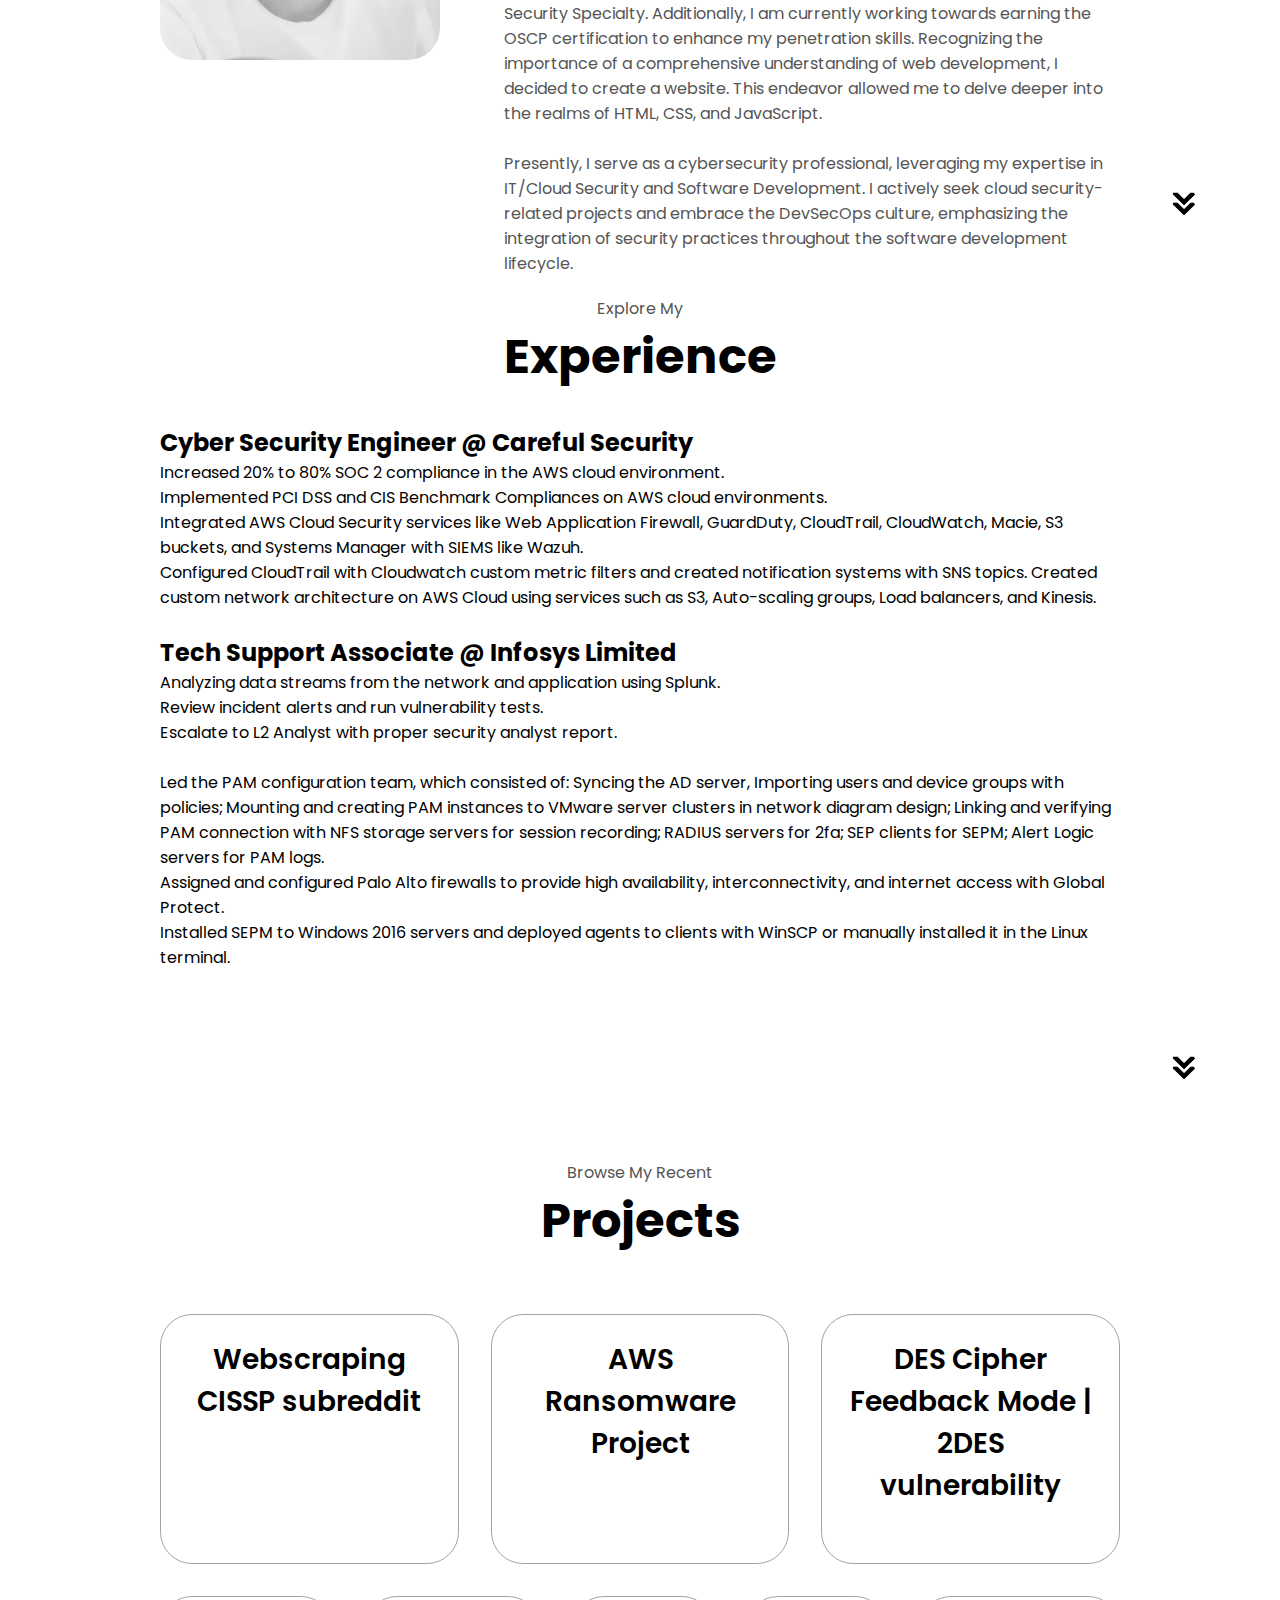
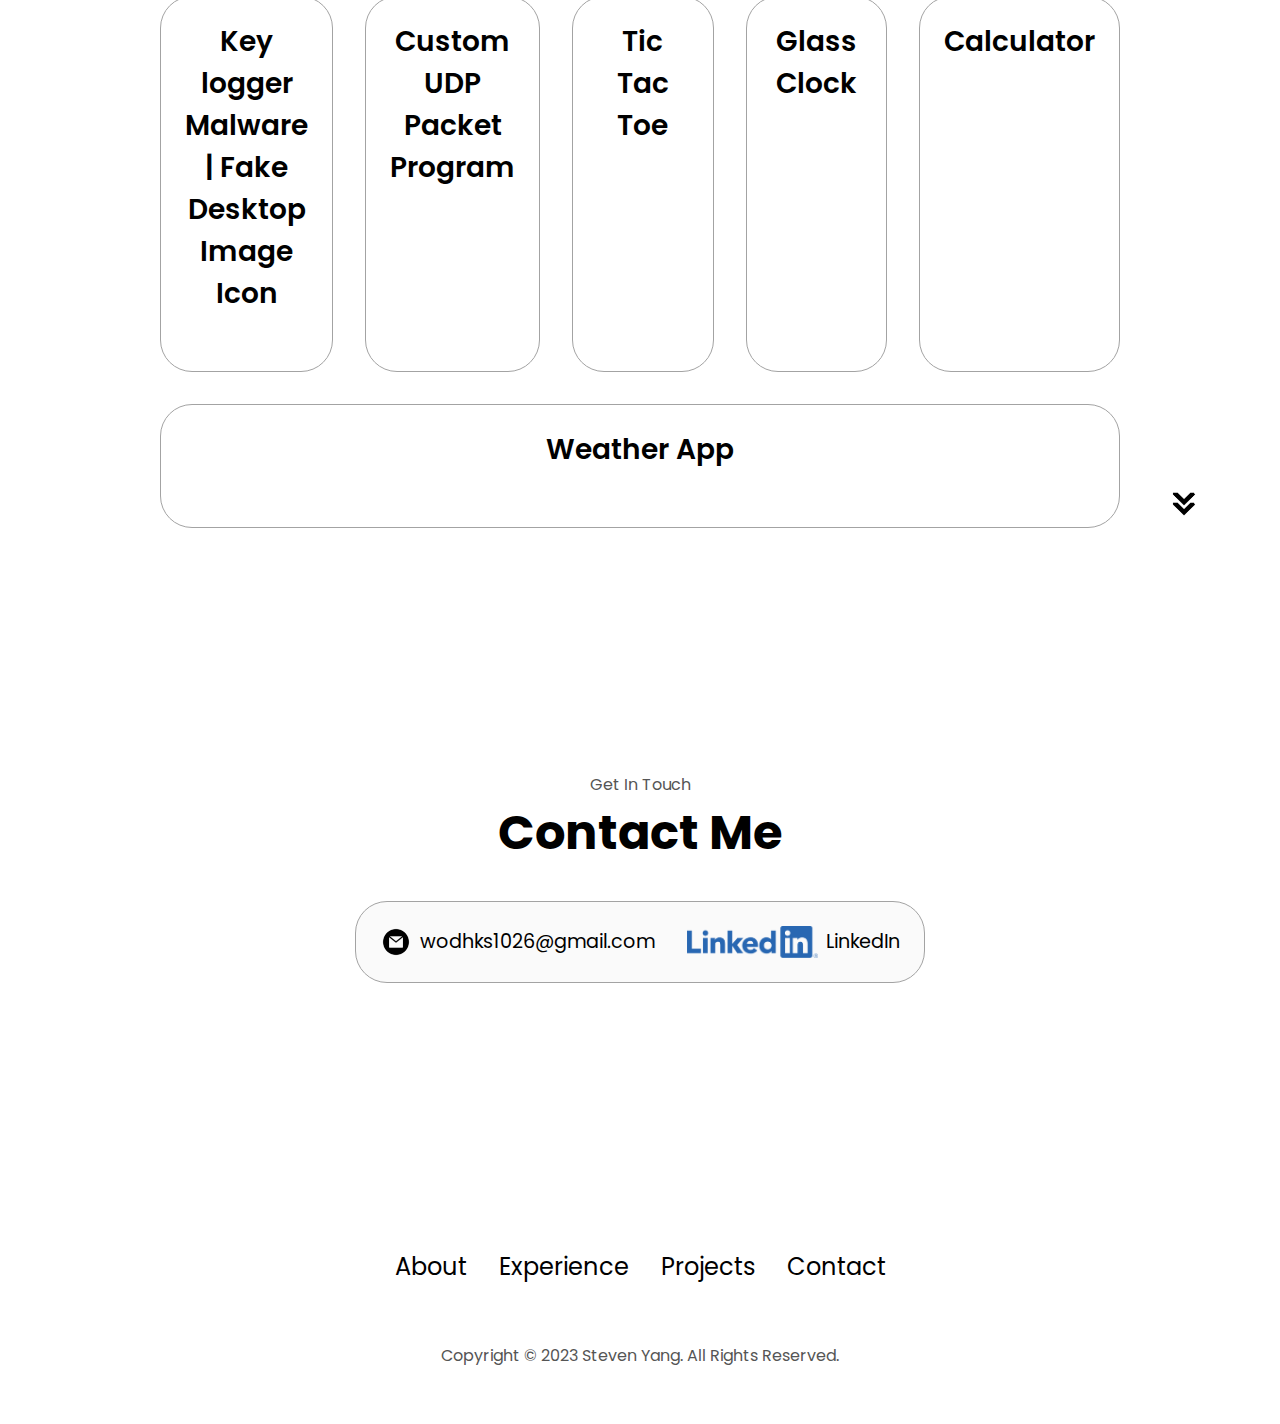
==== commit a52dd4c0: "Update index.html" ====
--- a/index.html
+++ b/index.html
@@ -187,6 +187,12 @@
                 
                 <div class="details-container color-container">
                     
+                    <h2 class="experience-sub-title project-title"><a href="web_scraper/index.html">Webscraping CISSP subreddit</a></h2>
+                    
+                </div>
+
+                <div class="details-container color-container">
+                    
                     <h2 class="experience-sub-title project-title"><a href="ran_some_info/index.html">AWS Ransomware Project</a></h2>
                     
                 </div>
